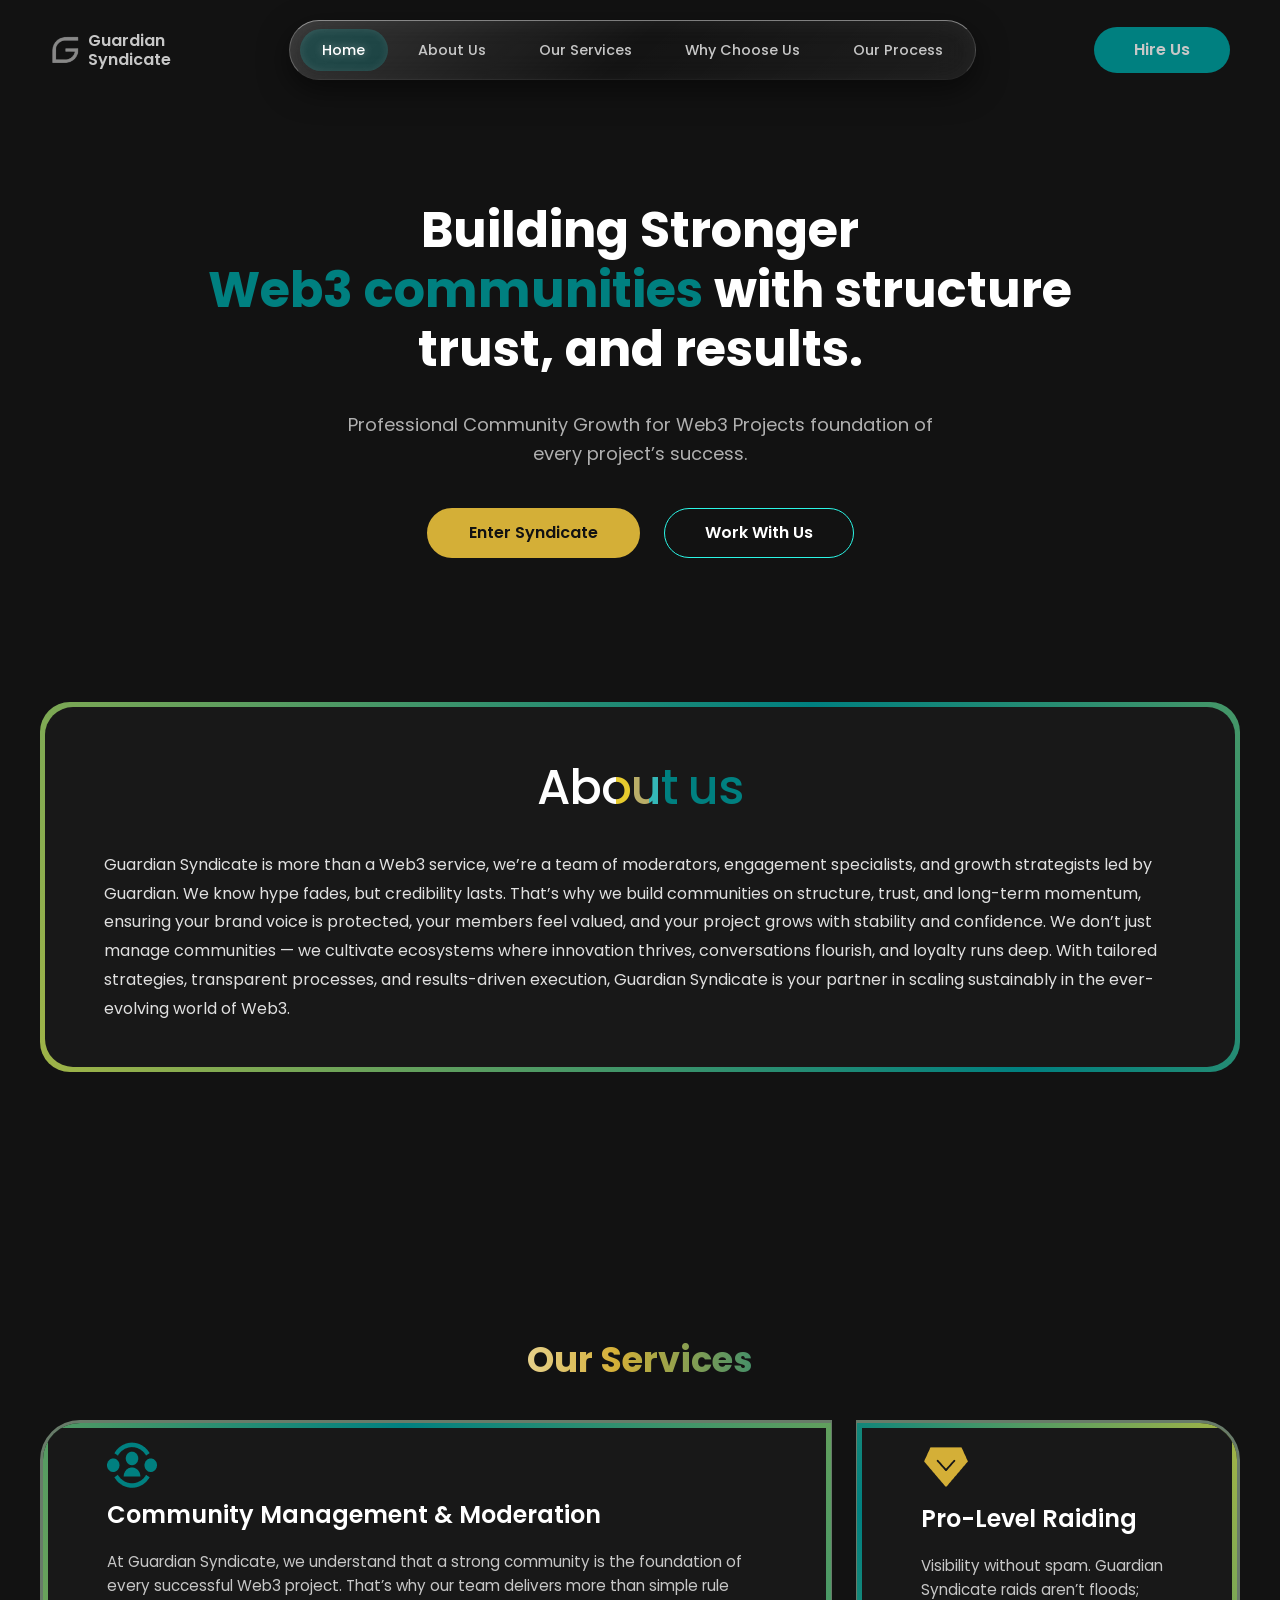
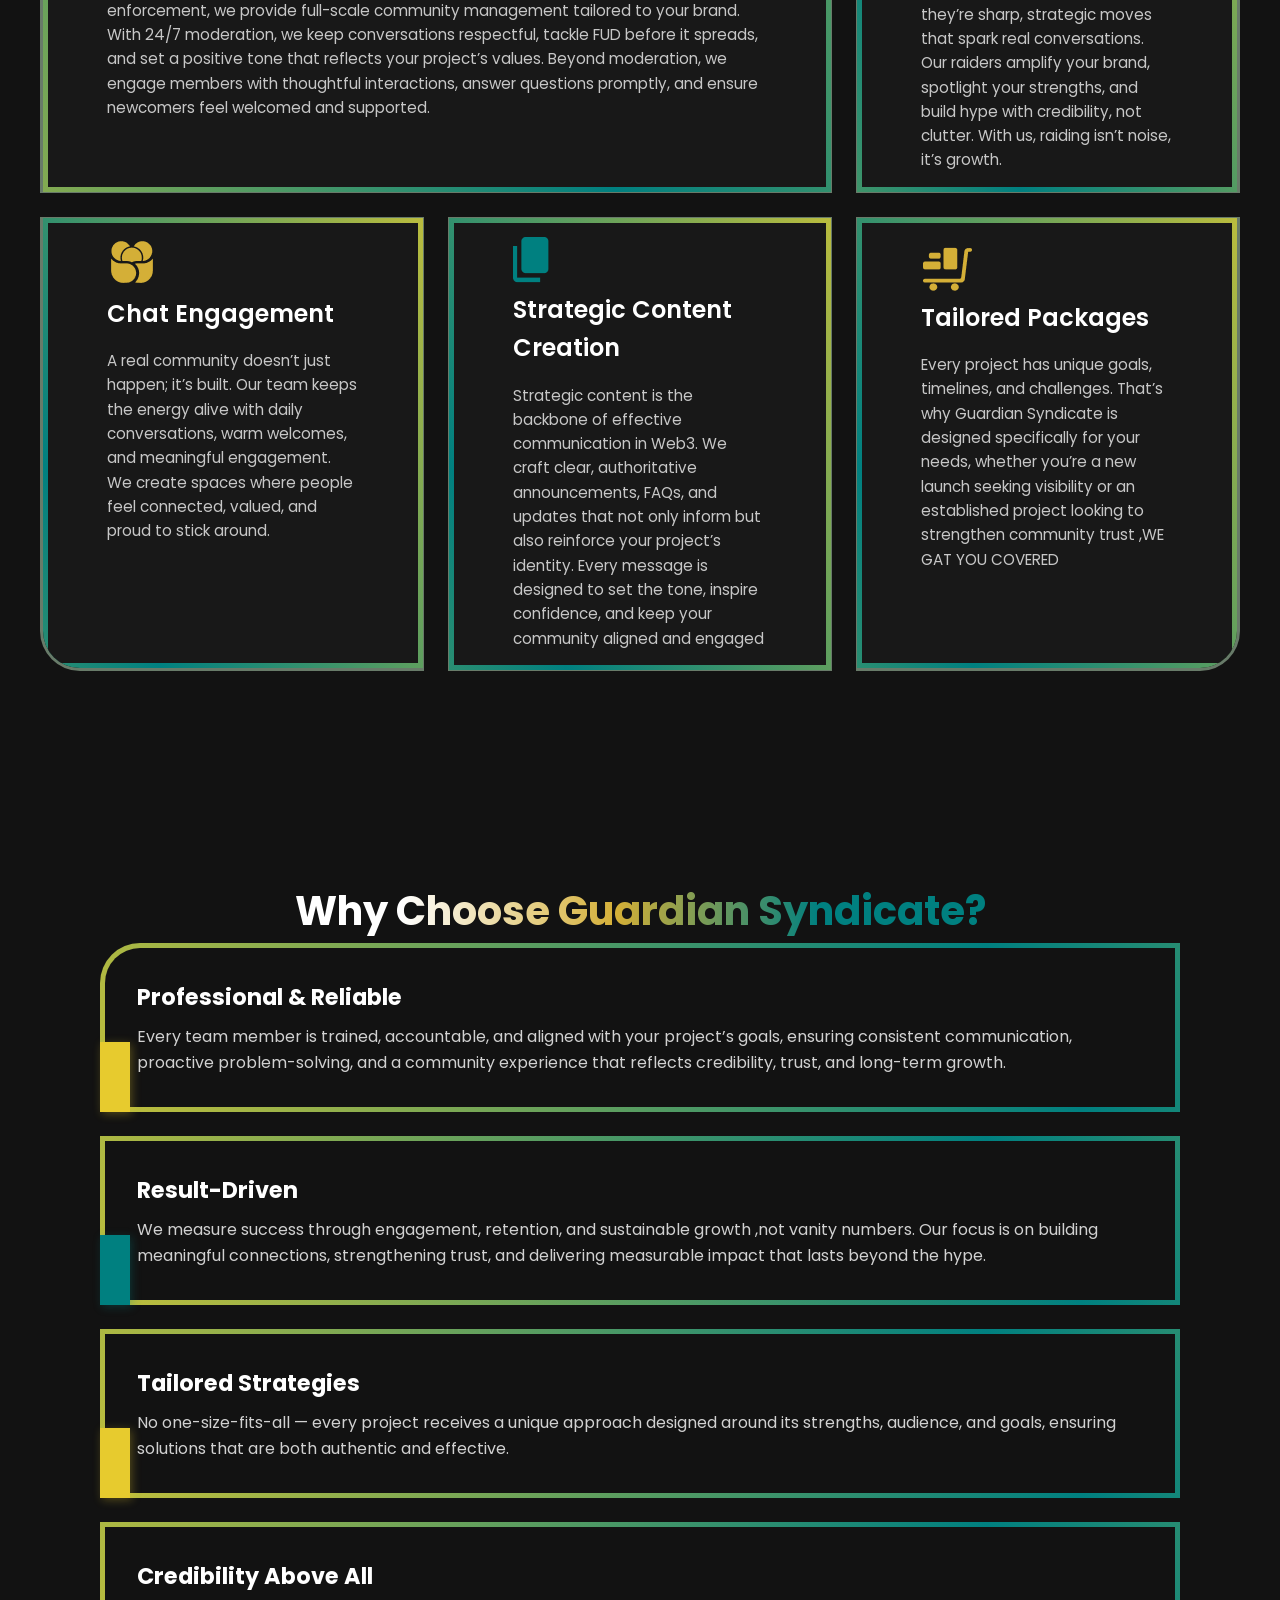
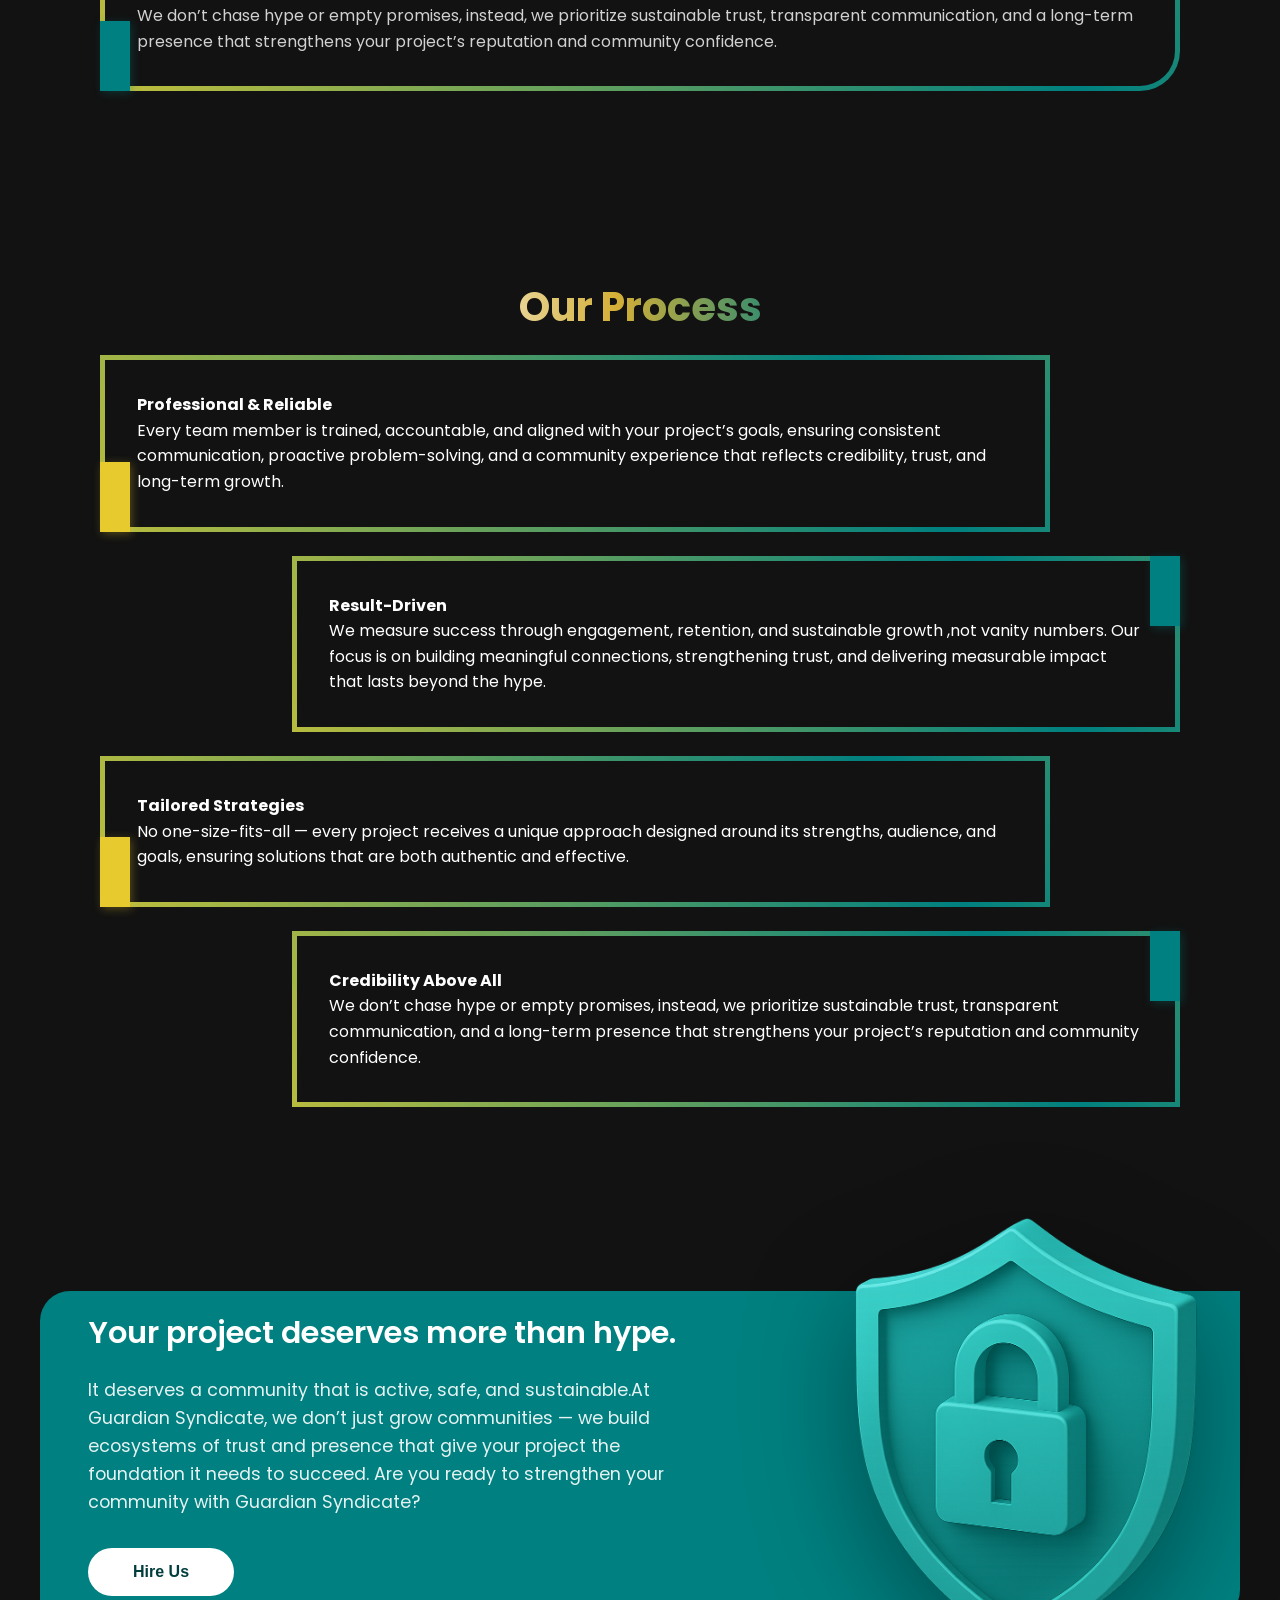
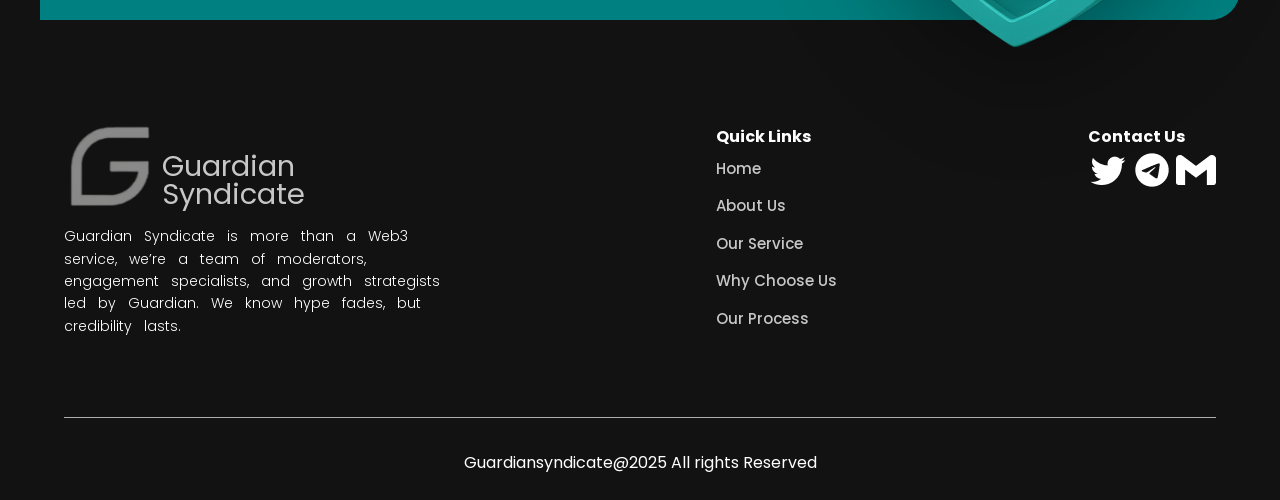
==== index.html @ ba3c5da6 "." ====
<!DOCTYPE html>
<html lang="en">
<head>
    <meta charset="UTF-8">
    <meta name="viewport" content="width=device-width, initial-scale=1.0">
    <title>Guardian Syndicate - Your team of moderators</title>
    <meta name="description" content="Guardian Syndicate helps Web3 brands grow with trust, strategy, and sustainable communities—led by moderators, engagement experts, and strategists.">
    <meta property="og:title" content="Guardian Syndicate – Your team of moderators">
    <meta property="og:description" content="Guardian Syndicate helps Web3 brands grow with trust, strategy, and sustainable communities—led by moderators, engagement experts, and strategists.">
    <meta property="og:image" content="https://www.guardiansyndicate.agency/media/logo.png">
    <meta property="og:url" content="https://guardiansyndicate.agency">
    <meta name="twitter:card" content="summary_large_image">
    <link rel="preconnect" href="https://fonts.googleapis.com">
    <link rel="preconnect" href="https://fonts.gstatic.com" crossorigin>
    <link href="https://fonts.googleapis.com/css2?family=Poppins:wght@300;400;600;700&display=swap" rel="stylesheet">
    <link rel="icon" href="./assets/image.png" type="image/png">
    <link rel="stylesheet" href="style.css">
</head>
<body>
<header class="main-header" role="banner">
    <nav class="container nav_wrapper" aria-label="Main Navigation">
        <a href="index.html" class="nav_logo" aria-label="Guardian Syndicate Home">
            <img src="./assets/image.png" alt="Guardian Syndicate Logo" class="logo-img">
            <p class="logo-text" aria-hidden="true">Guardian <br> <span>Syndicate</span></p>
        </a>

        <ul class="nav_list" role="menubar">
            <li role="none">
                <a href="#home" class="active" role="menuitem" aria-current="page">Home</a>
            </li>
            <li role="none">
                <a href="#about-us" class="" role="menuitem">About Us</a>
            </li>
            <li role="none">
                <a href="#service" class="" role="menuitem">Our Services</a>
            </li>
            <li role="none">
                <a href="#why-us" class="" role="menuitem">Why Choose Us</a>
            </li>
            <li role="none">
                <a href="#our-process" class="" role="menuitem">Our Process</a>
            </li>
        </ul>

        <div class="nav_cta">
            <a href="https://t.me/GuardiansO" target="_blank" class="btn btn-primary" role="button" aria-label="Hire Us on Telegram">
               Hire Us
            </a>
        </div>
    </nav>
</header>

<div class="menu_button">
    <button type="button" id="floatingBtn" class="floating-btn">
        <svg xmlns="http://www.w3.org/2000/svg" class="menu-open" height="24px" viewBox="0 -960 960 960" width="24px" fill="#1f1f1f"><path d="M120-240v-80h720v80H120Zm0-200v-80h720v80H120Zm0-200v-80h720v80H120Z"/></svg>
        <svg xmlns="http://www.w3.org/2000/svg" class="menu-close" height="24px" viewBox="0 -960 960 960" width="24px" fill="#1f1f1f"><path d="m256-200-56-56 224-224-224-224 56-56 224 224 224-224 56 56-224 224 224 224-56 56-224-224-224 224Z"/></svg>
    </button>
</div>

<div class="mobile_menu">
    <ul class="" role="menubar">
        <li role="none">
            <a href="#home" class="active" role="menuitem" aria-current="page">
                <svg xmlns="http://www.w3.org/2000/svg" height="24px" viewBox="0 -960 960 960" width="24px" fill="#FFFFFF"><path d="M240-200h120v-240h240v240h120v-360L480-740 240-560v360Zm-80 80v-480l320-240 320 240v480H520v-240h-80v240H160Zm320-350Z"/></svg>
                <span class="menu-text">Home</span>
            </a>
        </li>
        <li role="none">
            <a href="#about-us" class="" role="menuitem">
                <svg xmlns="http://www.w3.org/2000/svg" height="24px" viewBox="0 -960 960 960" width="24px" fill="#FFFFFF"><path d="M440-280h80v-240h-80v240Zm68.5-331.5Q520-623 520-640t-11.5-28.5Q497-680 480-680t-28.5 11.5Q440-657 440-640t11.5 28.5Q463-600 480-600t28.5-11.5ZM480-80q-83 0-156-31.5T197-197q-54-54-85.5-127T80-480q0-83 31.5-156T197-763q54-54 127-85.5T480-880q83 0 156 31.5T763-763q54 54 85.5 127T880-480q0 83-31.5 156T763-197q-54 54-127 85.5T480-80Zm0-80q134 0 227-93t93-227q0-134-93-227t-227-93q-134 0-227 93t-93 227q0 134 93 227t227 93Zm0-320Z"/></svg>
                <span class="menu-text">About us</span>
            </a>
        </li>
        <li role="none">
            <a href="#service" class="" role="menuitem">
                <svg xmlns="http://www.w3.org/2000/svg" height="24px" viewBox="0 -960 960 960" width="24px" fill="#FFFFFF"><path d="M360-200v-80h480v80H360Zm0-240v-80h480v80H360Zm0-240v-80h480v80H360ZM200-160q-33 0-56.5-23.5T120-240q0-33 23.5-56.5T200-320q33 0 56.5 23.5T280-240q0 33-23.5 56.5T200-160Zm0-240q-33 0-56.5-23.5T120-480q0-33 23.5-56.5T200-560q33 0 56.5 23.5T280-480q0 33-23.5 56.5T200-400Zm-56.5-263.5Q120-687 120-720t23.5-56.5Q167-800 200-800t56.5 23.5Q280-753 280-720t-23.5 56.5Q233-640 200-640t-56.5-23.5Z"/></svg>
                <span class="menu-text">Our Services</span>
            </a>
        </li>
        <li role="none">
            <a href="#why-us" class="" role="menuitem">
                <svg xmlns="http://www.w3.org/2000/svg" height="24px" viewBox="0 -960 960 960" width="24px" fill="#FFFFFF"><path d="M424-320q0-81 14.5-116.5T500-514q41-36 62.5-62.5T584-637q0-41-27.5-68T480-732q-51 0-77.5 31T365-638l-103-44q21-64 77-111t141-47q105 0 161.5 58.5T698-641q0 50-21.5 85.5T609-475q-49 47-59.5 71.5T539-320H424Zm56 240q-33 0-56.5-23.5T400-160q0-33 23.5-56.5T480-240q33 0 56.5 23.5T560-160q0 33-23.5 56.5T480-80Z"/></svg>
                <span class="menu-text">Why Choose Us</span>
            </a>
        </li>
        <li role="none">
            <a href="#our-process" class="" role="menuitem">
                <svg xmlns="http://www.w3.org/2000/svg" height="24px" viewBox="0 -960 960 960" width="24px" fill="#FFFFFF"><path d="m196-120-6-51-8-4q-4-2-11-7l-48 20-44-76 41-31v-21l-41-32 44-76 48 20q5-3 9.5-6t9.5-5l6-51h88l6 51 4 2 4 2q2 1 5 3l6 4 48-20 44 76-41 31v22l219-127-45 79 12 9-158 92-31 54-48-20q-5 3-9.5 6t-9.5 5l-6 51h-88Zm1.5-202.5Q180-305 180-280t17.5 42.5Q215-220 240-220t42.5-17.5Q300-255 300-280t-17.5-42.5Q265-340 240-340t-42.5 17.5ZM396-560l-6-51q-2-2-5-3t-5-3v220l-15-26-45 19v-204l-40-70 40-31v-21l-41-32 44-76 48 20q5-3 9.5-6t9.5-5l6-51h88l6 51 8 4q4 2 11 7l48-20 44 76-41 31v21l41 32-44 76-48-20q-5 3-9.5 6t-9.5 5l-6 51h-88Zm1.5-202.5Q380-745 380-720t17.5 42.5Q415-660 440-660t42.5-17.5Q500-695 500-720t-17.5-42.5Q465-780 440-780t-42.5 17.5ZM676-120l-6-51-8-4q-4-2-11-7l-48 20-44-76 41-31v-21l-41-31 44-77 48 20q3-2 4-2.5l15-7.5-216-152h48l4-36 195 136h63l6 51 4 2 4 2q2 1 5 3l6 4 48-20 44 76-41 31v21l41 32-44 76-48-20q-5 3-9.5 6t-9.5 5l-6 51h-88Zm1.5-202.5Q660-305 660-280t17.5 42.5Q695-220 720-220t42.5-17.5Q780-255 780-280t-17.5-42.5Q745-340 720-340t-42.5 17.5Z"/></svg>
                <span class="menu-text">Our Process</span>
            </a>
        </li>
    </ul>
</div>

<section class="hero" id="home">
    <div class="main_hero">
        <h1 class="reveal flash">Building Stronger <span class="gradient-text">Web3 communities</span> with structure trust, and results.</h1>
        <p class="">Professional Community Growth for Web3 Projects foundation of every project’s success. </p>
        <div class="hero-btns">
            <a href="#aboutus" class="btn btn-gold">Enter Syndicate</a>
            <a href="https://t.me/GuardiansO" target="_blank" rel="noopener" class="btn btn-teal-outline">Work With Us</a>
        </div>
    </div>
</section>

<section id="about-us">
    <div class="about_container reveal fade-bottom">
        <h3 class="reveal flash">Ab<span class="mixed-o">o</span><span class="mixed-u">u</span><span class="color-teal">t</span><span class="color-teal"> us</span></h3>
        <p>Guardian Syndicate is more than a Web3 service, we’re a team of moderators, engagement specialists, 
            and growth strategists led by Guardian. We know hype fades, but credibility lasts. That’s why we build 
            communities on structure, trust, and long-term momentum, ensuring your brand voice is protected, 
            your members feel valued, and your project grows with stability and confidence. We don’t just manage 
            communities — we cultivate ecosystems where innovation thrives, conversations flourish, and loyalty 
            runs deep. With tailored strategies, transparent processes, and results-driven execution, Guardian 
            Syndicate is your partner in scaling sustainably in the ever-evolving world of Web3.
        </p>
    </div>
</section>

<section id="service">
    <h3 class="reveal flash">Our Services</h3>
    <div class="services_container">
        <div class="community_m service_card reveal fade-bottom">
            <img src="/assets/user.png" alt="Community_management_moderation">
            <h4>Community Management & Moderation</h4>
            <p>At Guardian Syndicate, we understand that a strong community is the foundation of every successful 
                Web3 project. That’s why our team delivers more than simple rule enforcement, we provide full-scale
                 community management tailored to your brand. With 24/7 moderation, we keep conversations respectful, 
                 tackle FUD before it spreads, and set a positive tone that reflects your project’s values. Beyond moderation, 
                 we engage members with thoughtful interactions, answer questions promptly, and ensure newcomers feel 
                 welcomed and supported.
            </p>
        </div>
        <div class="pro-rading service_card reveal fade-bottom">
            <img src="/assets/gem.png" alt="pro_level_raiding">
            <h4>Pro-Level Raiding</h4>
            <p class="">Visibility without spam. Guardian Syndicate raids aren’t floods; they’re sharp, strategic moves that spark real conversations. Our raiders amplify your brand, spotlight your strengths, and build hype with credibility, not clutter. With us, raiding isn’t noise, it’s growth.</p>
        </div>
        <div class="chat service_card reveal fade-bottom">
            <img src="/assets/bud.png" alt="chat_engagement">
            <h4>Chat Engagement</h4>
            <p class="">A real community doesn’t just happen; it’s built. Our team keeps the energy alive with daily conversations, warm welcomes, and meaningful engagement. We create spaces where people feel connected, valued, and proud to stick around.</p>
        </div>
        <div class="copy service_card reveal fade-bottom">
            <img src="/assets/copy.png" alt="strategic_content_creation">
            <h4>Strategic Content Creation</h4>
            <p class="">Strategic content is the backbone of effective communication in Web3. We craft clear, authoritative announcements, FAQs, and updates that not only inform but also reinforce your project’s identity. Every message is designed to set the tone, inspire confidence, and keep your community aligned and engaged</p>
        </div>
        <div class="cart service_card reveal fade-bottom">
            <img src="/assets/cart.png" alt="tailored_packages">
            <h4>Tailored Packages</h4>
            <p class="">Every project has unique goals, timelines, and challenges. That’s why Guardian Syndicate is designed specifically for your needs, whether you’re a new launch seeking visibility or an established project looking to strengthen community trust ,WE GAT YOU COVERED</p>
        </div>
    </div>
</section>

<section id="why-us">
    <h3 class="reveal flash">Why Choose Guardian Syndicate?</h3>
    <div class="why_container">
        <div class="why_card pr reveal fade-bottom">
            <h4>Professional &amp; Reliable</h4>
            <p>Every team member is trained, accountable, and aligned with your project’s goals, ensuring consistent communication, proactive problem-solving, and a community experience that reflects credibility, trust, and long-term growth.</p>
        </div>
        <div class="why_card rd reveal fade-bottom">
            <h4>Result-Driven</h4>
            <p>We measure success through engagement, retention, and sustainable growth ,not vanity numbers. Our focus is on building meaningful connections, strengthening trust, and delivering measurable impact that lasts beyond the hype.</p>
        </div>
        <div class="why_card ts reveal fade-bottom">
            <h4>Tailored Strategies</h4>
            <p>No one-size-fits-all — every project receives a unique approach designed around its strengths, audience, and goals, ensuring solutions that are both authentic and effective.</p>
        </div>
        <div class="why_card ca reveal fade-bottom">
            <h4>Credibility Above All</h4>
            <p>We don’t chase hype or empty promises, instead, we prioritize sustainable trust, transparent communication, and a long-term presence that strengthens your project’s reputation and community confidence.</p>
        </div>
    </div>
</section>

<section id="our-process">
    <h3 class="reveal flash">Our Process</h3>
    <div class="process_container">
        <div class="process_card pr reveal fade-left">
            <h4>Professional &amp; Reliable</h4>
            <p>Every team member is trained, accountable, and aligned with your project’s goals, ensuring consistent communication, proactive problem-solving, and a community experience that reflects credibility, trust, and long-term growth.</p>
        </div>
        <div class="process_card rd reveal fade-right">
            <h4>Result-Driven</h4>
            <p>We measure success through engagement, retention, and sustainable growth ,not vanity numbers. Our focus is on building meaningful connections, strengthening trust, and delivering measurable impact that lasts beyond the hype.</p>
        </div>
        <div class="process_card ts reveal fade-left">
            <h4>Tailored Strategies</h4>
            <p>No one-size-fits-all — every project receives a unique approach designed around its strengths, audience, and goals, ensuring solutions that are both authentic and effective.</p>
        </div>
        <div class="process_card ca reveal fade-right">
            <h4>Credibility Above All</h4>
            <p>We don’t chase hype or empty promises, instead, we prioritize sustainable trust, transparent communication, and a long-term presence that strengthens your project’s reputation and community confidence.</p>
        </div>
    </div>
</section>

<section id="cta">
    <div class="cta_container">
        <div class="cta_content">
            <h3>Your project deserves more than hype.</h3>
            <p>It deserves a community that is active, safe, and sustainable.At Guardian Syndicate, we don’t just grow 
                communities — we build ecosystems of trust and presence that give your project the foundation it needs 
                to succeed. Are you ready to strengthen your community with Guardian Syndicate?
            </p>
            <a href="https://t.me/GuardiansO" target="_blank" rel="noopener">
                <button class="cta_btn hire-btn">Hire Us</button>
            </a>
        </div>
        <div class="cta_img reveal fade-right">
            <img src="./assets/shield.png" alt="we_gat_you_covered" class="">
        </div>
    </div>
</section>

<footer id="footer">
    <div class="footer_container">
        <div class="f_content1">
            <a href="index.html" class="f_logo" aria-label="Guardian Syndicate Home">
                <img src="./assets/image.png" alt="Guardian Syndicate Logo" class="f-logo-img">
                <p class="f-logo-text" aria-hidden="true">Guardian <br> <span>Syndicate</span></p>
            </a>
            <p class="f_text">Guardian Syndicate is more than a Web3 service, we’re a team of moderators, engagement specialists, and 
                growth strategists led by Guardian. We know hype fades, but credibility lasts.
            </p>
        </div>
        <div class="f_content2">
            <h4>Quick Links</h4>
            <ul class="f_lists">
                <li><a href="#home">Home</a></li>
                <li><a href="#about-us">About Us</a></li>
                <li><a href="#service">Our Service</a></li>
                <li><a href="#why-us">Why Choose Us</a></li>
                <li><a href="#our-process">Our Process</a></li>
            </ul>
        </div>
        <div class="f_content3">
            <h4>Contact Us</h4>
            <div class="f_contacts">
                <a href="https://x.com/Guardian_Syn" target="_blank" rel="noopener">
                    <img src="assets/twitter.png" alt="twitter_logo" class="social-images">
                </a>
                <a href="https://t.me/GuardiansO" target="_blank" rel="noopener">
                    <img src="assets/telegram.png" alt="twitter_logo" class="social-images">
                </a>
                <a href="mailto:guardianssyndicate@gmail.com" target="_blank" rel="noopener">
                    <img src="assets/mail.png" alt="twitter_logo" class="social-images">
                </a>
            </div>
        </div>
    </div>
    <div class="copyright">
        <p>Guardiansyndicate@2025 All rights Reserved</p>
    </div>
</footer>


<script src="index.js"></script>
</body>
</html>
---- style.css ----
html {
    scroll-behavior: smooth;
}

:root {
    --color: #c7c7c7;
}


* {
    margin: 0;
    padding: 0;
    box-sizing: border-box;
    text-decoration: none;
    list-style-type: none;
}

body {
    font-family: 'Poppins', sans-serif;
    font-weight: 400;
    font-style: normal;
    color: rgb(255, 255, 255);
    line-height: 1.6;
    overflow-x: hidden;
    position: relative;
    background: rgb(18, 18, 18);
    
}

nav {
    display: flex;
    justify-content: space-between;
    align-items: center;
    padding: 20px 50px;
}

.nav_logo {
    display: flex;
    align-items: center;
    gap: 0.5rem;
}

.logo-img {
    width: 30px;
    opacity: 0.5;
}

.logo-text {
    font-size: 1rem;
    line-height: 1.2;
    color: var(--color);
    font-weight: 600;
}

.nav_list {
    display: flex;
    align-items: center;
    gap: 0.5rem;
    padding: 0.5rem 0.6rem;
    border-radius: 50px;
    margin: 0 auto;
    background: linear-gradient(135deg,rgba(255, 255, 255, 0.15) 0%,rgba(255, 255, 255, 0.01) 50%, rgba(255, 255, 255, 0.05) 100%);
    backdrop-filter: blur(20px);
    -webkit-backdrop-filter: blur(20px);
    border-top: 1px solid rgba(255, 255, 255, 0.45);
    border-left: 1px solid rgba(255, 255, 255, 0.25);
    border-right: 1px solid rgba(255, 255, 255, 0.15);
    border-bottom: 1px solid rgba(255, 255, 255, 0.05);
    box-shadow: inset 0 4px 20px rgba(255, 255, 255, 0.05), 0 10px 30px rgba(0, 0, 0, 0.5);
}

.nav_list li a {
    color: #c7c7c7;
    font-weight: 500;
    font-size: 0.9rem;
    padding: 0.6rem 1.4rem;
    border-radius: 30px;
    transition: all 0.3s ease;
    display: block;
    position: relative;
    z-index: 1;
}

.nav_list li a:hover,
.nav_list li a.active {
    color: #fff;
    background: rgba(0, 128, 128, 0.3);
    box-shadow: inset 0 0 10px rgba(255, 255, 255, 0.1);
    text-shadow: 0 0 10px rgba(255, 255, 255, 0.4);
}

.nav_cta {
    display: flex;
    align-items: center;
}

.btn-primary {
    position: relative;
    display: inline-flex;
    align-items: center;
    gap: 8px; 
    padding: 0.7rem 1.8rem;
    color: var(--color);
    font-weight: 600;
    font-size: 1rem;
    border-radius: 1.5rem;
    background: #008080;
    overflow: hidden;
    transition: all 0.4s cubic-bezier(0.25, 1, 0.5, 1);
    z-index: 10;
}

/* THE HOVER EFFECT */
.btn-primary:hover {
    transform: translateY(-3px) scale(1.02);
    box-shadow: 0 0 20px rgba(43, 246, 230, 0.6),inset 0 3px 6px rgba(255, 255, 255, 0.7);
}

/* THE "SHEEN" ANIMATION (Light passing through) */
.btn-primary::before {
    content: '';
    position: absolute;
    top: 0;
    left: -150%;
    width: 100%;
    height: 100%;
    background: linear-gradient(90deg,transparent, rgba(255, 255, 255, 0.8), transparent);
    transform: skewX(-20deg);
    transition: left 0.5s ease;
    z-index: -1;
}

.btn-primary:hover::before {
    left: 150%;
    transition: left 0.6s ease;
}

/* MOBILE MENU */

.menu_button {
  position: fixed;
  display: none;
  top: 80px;
  right: 20px;
  transition: all 0.8s cubic-bezier(0.68, -0.55, 0.265, 1.55);
  transform: translateY(0) rotate(0deg);
  z-index: 1000;
}

.menu_button.drop {
    transform: translateY(50px) rotate(360deg);
    right: 40px;
}

.floating-btn {
  display: flex;
  align-items: center;
  justify-content: center;
  background: linear-gradient(127.25deg, rgba(115, 115, 115, 0.81) 3.5%, rgb(49, 49, 49) 36.45%);
  border: 2px solid #008080;
  box-shadow: rgb(212, 175, 55) 0px 2px 20px;
  border-radius: 50%;
  width: 55px;
  height: 55px;
  cursor: pointer;
  outline: none;
  animation: breathingZoom 1.5s ease-in-out infinite;
  transition: all 0.8s cubic-bezier(0.68, -0.55, 0.265, 1.55); 
  transform: translateY(0) rotate(0deg);
}

.floating-btn svg {
  position: absolute;
  fill: #ffffff;
  width: 28px;
  height: 28px;
  top: 50%;
  left: 50%;
  transform: translate(-50%, -50%);
  transition: all 0.3s ease;
}

@keyframes breathingZoom {
  0% {
    transform: scale(1);
  }
  50% {
    transform: scale(1.12);
  }
  100% {
    transform: scale(1);
  }
}

.mobile_menu {
    background: linear-gradient(135deg,rgba(255, 255, 255, 0.15) 0%,rgba(255, 255, 255, 0.01) 50%, rgba(255, 255, 255, 0.05) 100%);
    backdrop-filter: blur(40px);
    -webkit-backdrop-filter: blur(40px);
    border-top: 1px solid rgba(255, 255, 255, 0.45);
    border-left: 1px solid rgba(255, 255, 255, 0.25);
    border-right: 1px solid rgba(255, 255, 255, 0.15);
    border-bottom: 1px solid rgba(255, 255, 255, 0.05);
    box-shadow: inset 0 4px 20px rgba(255, 255, 255, 0.05), 0 10px 30px rgba(0, 0, 0, 0.5);
    display: inline-block;
    border-radius: 100px;
    display: flex;
    flex-direction: column;
    width: 80px;
    padding: 2rem 0;
    align-items: center;
    position: fixed;
    top: 170px;
    right: 20px;
    opacity: 0;
    visibility: hidden;
    z-index: 999; 
}

.mobile_menu.active {
    opacity: 1;
    visibility: visible;
}

.menu-open {
    opacity: 1;
    transform: translate(-50%, -50%) scale(1);
}

.menu-close {
    opacity: 0;
    transform: translate(-50%, -50%) scale(0.5);
}

.floating-btn.is-open .menu-open {
    opacity: 0;
}

.floating-btn.is-open .menu-close {
    opacity: 1;
}

.mobile_menu ul {
    padding: 0;
    margin: 0;
    display: flex;
    flex-direction: column;
    gap: 1.2rem;
    width: 100%;
    align-items: center;
}

.mobile_menu a {
    display: flex;
    flex-direction: column;
    align-items: center;
    justify-content: center;
    transition: all 0.3s cubic-bezier(0.175, 0.885, 0.32, 1.275);
    position: relative;
    padding-bottom: 3px;
}

.mobile_menu a::after {
    content: '';
    position: absolute;
    bottom: 0;
    left: 0;
    width: 100%;
    height: 3px;
    background-color: #008080;
    transform: scaleX(0);
    transform-origin: bottom left;
    transition: transform 0.3s ease-in-out;
}

.mobile_menu li a:hover::after,
.mobile_menu li a.active::after {
    transform: scaleX(1);
}

.menu-text {
    color: #fff;
    font-size: 0.55rem;
    font-weight: 500;
    white-space: nowrap;
    /* opacity: 0;
    visibility: hidden; */
    transition: all 0.3s ease;
    pointer-events: none;
}

@media (max-width: 1024px) {
    .nav_list {
        display: none;
    }
    .menu_button {
        display: block;
    }
}

/* Section hero */

.hero {
    position: relative;
    top: 100px;
    display: flex;
    align-items: center;
    justify-content: center;
    text-align: center;
    padding: 0 20px;
    overflow: hidden;
}

.main_hero {
    position: relative;
    z-index: 2;
    max-width: 900px;
    margin: 0 auto;
    display: flex;
    flex-direction: column;
    align-items: center;
    gap: 1.5rem;
}

.main_hero h1 {
    font-size: 3.1rem;
    font-weight: 700;
    line-height: 1.2;
    color: #ffffff;
    margin-bottom: 0.5rem;
}

.gradient-text {
    color: #008080;
    display: inline-block; 
}

.hero p {
    font-size: 1.125rem;
    color: #b0b0b0;
    max-width: 600px;
    line-height: 1.6;
    margin-bottom: 1rem;
}

.hero-btns {
    display: flex;
    gap: 1.5rem;
}

.btn {
    padding: 10px 40px;
    border-radius: 50px;
    font-weight: 600;
    font-size: 1rem;
    transition: transform 0.2s ease, box-shadow 0.2s ease;
    display: inline-flex;
    align-items: center;
    justify-content: center;
}

.btn-gold {
    background-color: #d4af37;
    color: #121212;
    border: 2px solid #d4af37;
}

.btn-gold:hover {
    background-color: #eac248;
    transform: translateY(-2px);
    box-shadow: 0 10px 20px rgba(212, 175, 55, 0.2);
}

.btn-teal-outline {
    background-color: transparent;
    color: #ffffff;
    border: 1px solid #2bf6e6;
}

.btn-teal-outline:hover {
    background-color: rgba(43, 246, 230, 0.1);
    transform: translateY(-2px);
    box-shadow: 0 10px 20px rgba(43, 246, 230, 0.1);
}

@media (max-width: 768px) {
    .main_hero h1 {
        font-size: 1.8rem;
        font-weight: 700;
    }
    .gradient-text {
        color: #D4AF37; 
    }
    .hero p {
        font-size: 1.125rem;
        color: #fff;
        max-width: 600px;
        line-height: 1.6;
        margin-bottom: 1rem;
    }
    .hero-btns {
        flex-direction: column;
    }
    .btn {
        padding: 10px 50px;
    }
}

/* Section About Us */
#about-us {
    display: flex;
    justify-content: center;
    padding: 100px 20px;
    margin-top: 9rem;
}

.about_container {
    position: relative;
    max-width: 1200px;
    padding: 3rem 4rem;
    border-radius: 30px;
    text-align: left;
    color: #fff;
    /* Isolate stacking context so pseudo-elements sit behind text */
    isolation: isolate; 
    overflow: hidden;
}

/* 2. The Animated Gradient Layer (Behind everything) */
.about_container::before {
    content: "";
    position: absolute;
    inset: -3px;
    border-radius: 35px;
    background: linear-gradient(
        60deg, 
        #e7cb2e, 
        #008080, 
        #e7cb2e, 
        #008080
    );
    background-size: 300% 300%;
    animation: borderFlow 4s linear infinite;
    z-index: -2;
}

.about_container::after {
    content: "";
    position: absolute;
    inset: 5px; /* Creates the border thickness (3px) */
    background: #181818;
    border-radius: 28px; /* Matches container radius */
    z-index: -1;
}

@keyframes borderFlow {
    0% {
        background-position: 0% 50%;
    }
    50% {
        background-position: 100% 50%;
    }
    100% {
        background-position: 0% 50%;
    }
}

.about_container h3 {
    font-size: 3rem;
    font-weight: 500;
    margin-bottom: 1.5rem;
    color: #fff;
    text-align: center;
    letter-spacing: -1px;
}

.mixed-o {
    background: linear-gradient(to right, white 50%, #e7cb2e 50%);
    background-clip: text;
    -webkit-background-clip: text;
    -webkit-text-fill-color: transparent;
    display: inline-block;
}

.mixed-u {
    background: linear-gradient(to right, #b9ad68 60%, #34b8b8 50%);
    background-clip: text;
    -webkit-background-clip: text;
    -webkit-text-fill-color: transparent;
    display: inline-block;
}

.color-teal {
    color: #008080;
}

/* Specific Colors */
.text-gold {
    color: #d4af37;
}

.text-teal {
    color: #2bf6e6;
}

.about_container p {
    font-size: 1rem;
    line-height: 1.8;
    color: #e0e0e0;
}

@media (max-width: 768px) {
    .about_container {
        padding: 2rem 1.5rem;
    }
    .about_container h3 {
        font-size: 2.2rem;
    }
}

/* SERVICES */

#service {
    margin-top: 5rem;
    padding: 80px 20px;
}

#service h3 {
    text-align: center;
    color: transparent;
    font-size: 2.2rem;
    margin-bottom: 2rem;
    background: linear-gradient(90deg, rgb(255, 255, 255) 30.77%, rgb(212, 175, 55) 48.08%, 
    rgb(0, 128, 128) 64.42%) text;
}

.services_container {
    display: grid;
    grid-template-columns: repeat(3, 1fr);
    gap: 24px;
    max-width: 1200px;
    margin: 0 auto;
}

.service_card {
    position: relative;
    max-width: 1200px;
    padding: 1.2rem 4rem;
    border: 1px solid rgba(153, 182, 155, 0.644);
    text-align: left;
    color: #fff;
    isolation: isolate; 
    overflow: hidden;
}

.service_card::before {
    content: "";
    position: absolute;
    inset: -3px;
    background: linear-gradient(
        60deg, 
        #e7cb2e, 
        #008080, 
        #e7cb2e, 
        #008080
    );
    background-size: 300% 300%;
    animation: borderFlow 4s linear infinite;
    z-index: -2;
}

.service_card::after {
    content: "";
    position: absolute;
    inset: 5px;
    background: #181818;
    z-index: -1;
}

.community_m {
    grid-column: span 2;
    border-left-width: 3px;
    border-top-width: 3px;
    border-top-left-radius: 40px;
}

.pro-rading {
    border-top-width: 3px;
    border-right-width: 3px;
    border-top-right-radius: 40px;
}

.chat {
    border-left-width: 3px;
    border-bottom-width: 3px;
    border-bottom-left-radius: 40px;
}

.cart {
    border-right-width: 3px;
    border-bottom-width: 3px;
    border-bottom-right-radius: 40px;
}

.icon-box img {
    width: 50px;
    height: 50px;
    margin-bottom: 20px;
    display: block;
}

.icon-teal img {
    filter: drop-shadow(0 0 5px rgba(43, 246, 230, 0.5));
}
.icon-gold img {
    filter: drop-shadow(0 0 5px rgba(223, 255, 79, 0.5));
}

.service_card h4 {
    font-size: 1.5rem;
    color: #fff;
    margin-bottom: 1rem;
    font-weight: 600;
}

.service_card p {
    font-size: 0.95rem;
    color: #c7c7c7;
    line-height: 1.6;
}

/* --- RESPONSIVE --- */
@media (max-width: 1024px) {
    #service {
        padding: 0 1.5rem;
    }
    .services_container {
        grid-template-columns: repeat(2, 1fr);
    }
    .community_m {
        grid-column: span 2;
    }
}

@media (max-width: 768px) {
    .services_container {
        grid-template-columns: 1fr;
    }
    .community_m {
        grid-column: span 1;
    }
    
    #service h3 {
        font-size: 2.2rem;
    }
    
    .service_card {
        padding: 30px 20px;
    }
}

/* WHY CHOOSE US */

#why-us {
    padding: 80px 20px;
}

#why-us h3 {
    text-align: center;
    color: transparent;
    background: linear-gradient(90deg, #FFFFFF 30.77%, #D4AF37 48.08%, #008080 64.42%);
    background-clip: text;
    -webkit-background-clip: text;
    font-size: 40px;
    margin-top: 3rem;
}

.why_container {
    margin: 0 5rem;
}

.why_card {
    position: relative;
    padding: 2rem;
    color: #fff;
    border: 5px solid transparent;
    background-clip: padding-box, border-box;
    background-origin: padding-box, border-box;
    background-image: 
        linear-gradient(#121212, #121212), 
        linear-gradient(60deg, #e7cb2e, #008080, #e7cb2e, #008080);
    margin-bottom: 1.5rem;
    animation: borderFlow 4s linear infinite; 
    background-size: 300% 300%;
    transition: transform 0.3s ease;
}

.why_card::after {
    content: "";
    position: absolute;
    left: -5px;
    bottom: -5px;
    width: 30px;
    height: 70px;
    z-index: 5;
}

.why_card.pr::after,
.why_card.ts::after {
    background-color: #e7cb2e;
    box-shadow: 2px 2px 10px rgba(231, 203, 46, 0.3);
}

.why_card.rd::after,
.why_card.ca::after {
    background-color: #008080;
    box-shadow: 2px 2px 10px rgba(0, 128, 128, 0.3);
}

.why_card.pr {
    border-left-width: 5px;
    border-top-width: 5px;
    border-top-left-radius: 40px;
}

.why_card.ca {
    border-bottom-width: 5px;
    border-right-width: 5px;
    border-bottom-right-radius: 40px;
}

.why_card h4 {
    font-size: 1.4rem;
    font-weight: 700;
    margin-bottom: 0.5rem;
}

.why_card p {
    font-size: 1rem;
    line-height: 1.6;
    color: #d1d1d1;
}

@media (max-width: 1024px) {
    .why_container {
        margin: 0;
    }
}

/* OUR PROCESS */
#our-process {
    padding: 80px 20px;
}

#our-process h3 {
    text-align: center;
    color: transparent;
    font-size: 40px;
    background: linear-gradient(90deg, rgb(255, 255, 255) 30.77%, rgb(212, 175, 55) 48.08%, rgb(0, 128, 128) 64.42%) text;
}

.process_container {
    margin: 1rem 5rem;
}

.process_card {
    position: relative;
    max-width: 950px;
    padding: 2rem;
    color: #fff;
    border: 5px solid transparent;
    background-clip: padding-box, border-box;
    background-origin: padding-box, border-box;
    background-image: 
        linear-gradient(#121212, #121212), 
        linear-gradient(60deg, #e7cb2e, #008080, #e7cb2e, #008080);
    margin-bottom: 1.5rem;
    animation: borderFlow 4s linear infinite; 
    background-size: 300% 300%;
    transition: transform 0.3s ease;
}

.process_card.pr::after,
.process_card.ts::after {
    content: "";
    position: absolute;
    left: -5px;
    bottom: -5px;
    width: 30px;
    height: 70px;
    z-index: 5;
    background-color: #e7cb2e;
    box-shadow: 2px 2px 10px rgba(231, 203, 46, 0.3);
}

.process_card.rd::after,
.process_card.ca::after {
    content: "";
    position: absolute;
    right: -5px;
    top: -5px;
    width: 30px;
    height: 70px;
    z-index: 5;
    background-color: #008080;
    box-shadow: 2px 2px 10px rgba(0, 128, 128, 0.3);
}

.process_card.rd , .process_card.ca {
    margin-left: 12rem;
}

@media (max-width: 1024px) {
    .process_container {
        margin: 0;
    }
    .process_card.rd , .process_card.ca {
        margin-left: 0;
    }
}

/* CTA SECTION*/

#cta {
    max-width: 1200px;
    margin: 0 auto;
    margin-top: 5rem;
}

.cta_container {
    background-color: #008080;
    padding: 1.5rem 3rem;
    display: flex;
    align-items: center;
    justify-content: space-between;
    position: relative;
    border-top-left-radius: 30px;
    border-bottom-right-radius: 30px;
}

.cta_content {
    flex: 1;
    max-width: 600px;
    color: #fff;
    z-index: 2;
}

.cta_content h3 {
    font-size: 1.9rem;
    font-weight: 600;
    margin-bottom: 1.5rem;
    line-height: 1.2;
}

.cta_content p {
    font-size: 1.1rem;
    line-height: 1.6;
    margin-bottom: 2rem;
    opacity: 0.9;
}

.cta_btn {
    position: relative; 
    background-color: #ffffff;
    color: #003d3d;
    border: none;
    padding: 15px 45px;
    font-size: 1rem;
    font-weight: 700;
    border-radius: 50px;
    cursor: pointer;
    transition: transform 0.3s ease, box-shadow 0.3s ease;
    text-transform: capitalize;
    overflow: hidden; 
    z-index: 1
}


.cta_btn::before {
     content: '';
    position: absolute;
    top: 0;
    left: -150%;
    width: 100%;
    height: 100%;
    background: linear-gradient(90deg, transparent, rgba(0, 128, 128, 0.15),transparent);
    transform: skewX(-20deg);
    transition: left 0.5s ease;
    z-index: 2; 
    pointer-events: none;
}

.cta_btn:hover::before {
    left: 150%;
    transition: left 0.6s ease;
}

.cta_btn:hover {
    transform: translateY(-3px);
    box-shadow: 0 10px 20px rgba(0, 0, 0, 0.2);
}

.cta_img {
    flex: 0.8; 
    position: absolute;
    right: 90px;
    bottom: 10px;
}

.cta_img img {
    width: 100%;
    height: 350px;
    max-width: 350px;
    transform: scale(1.35) translateX(30px);
    filter: drop-shadow(0 20px 40px rgba(0, 0, 0, 0.4));
    z-index: 10;
}

@media (max-width: 1200px) {
    .cta_container {
        margin-left: 2rem;
        margin-right: 2rem;
    }

    .cta_img {
        right: 0px;
        bottom: 50px;
    }

    .cta_img img{
        width: 70%;
        height: auto;
    }

    .cta_content {
        max-width: 500px;
    }
}

@media (max-width: 992px) {
    .cta_container {
        flex-direction: column;
        text-align: center;
        margin-left: 2rem;
        margin-right: 2rem;
    }
    
    .cta_img {
        display: none;
    }
    
    .cta_content {
        max-width: 100%;
        padding-right: 0;
    }
    
    .cta_content h3 {
        font-size: 1.5rem;
    }

    .cta_content p {
        font-size: 1rem;
        line-height: 1.5;
        margin-bottom: 1.5rem;
        opacity: 1;
    }
}

/* FOOTER SECTION */

#footer {
    padding: 1.5rem 4rem;
    margin-top: 5rem;
}

.footer_container {
    display: flex;
    align-items: flex-start;
    justify-content: space-between;
    gap: 5rem;
}

.f_content1 {
    display: flex;
    flex-direction: column;
    gap: 1rem;
}

.f_logo {
    display: flex;
    align-items: flex-end;
    gap: 0.5rem;
}

.f-logo-img {
    width: 90px;
    opacity: 0.5;
}

.f-logo-text {
    font-size: 1.8rem;
    line-height: 1;
    color: var(--color);
    font-weight: 400;
    display: flex;
    flex-direction: column;
    justify-content: flex-end;
}

.f_text {
    max-width: 400px;
    font-size: 14px;
    font-weight: 300;
    word-spacing: 8px;
}

.f_lists li a{
    color: var(--color);
    font-size: 15px;
    font-weight: 500;
    line-height: 2.5;
}

.f_lists li a:hover {
    text-decoration: underline;
}

.copyright {
    text-align: center;
    margin-top: 5rem;
    padding-top: 2rem;
    border-top: 1px solid #b0b0b0;
}

@media (max-width: 1024px) {
    #footer {
        padding: 2rem 1rem;
        margin-left: 2rem;
        margin-right: 2rem;
    }

    .footer_container {
        flex-direction: column;
        align-items: left;
        gap: 3rem;
    }
}

@media (max-width: 768px) {
    .footer_container {
        flex-direction: column;
        align-items: center;
        gap: 3rem;
    }
    .f_text {
        max-width: 900px;
        font-size: 14px;
        font-weight: 300;
        word-spacing: 8px;
    }
}

/* SCROLL REVEAL ANIMATION */

.reveal {
    opacity: 0;
    transition: all 0.8s cubic-bezier(0.2, 0.6, 0.2, 1);
    pointer-events: none;
}

.fade-left {
    transform: translateX(-50px);
}

.fade-right {
    transform: translateX(50px);
}

.reveal.active {
    opacity: 1;
    transform: translateY(0) translateX(0);
    pointer-events: auto;
}

.reveal.flash {
    opacity: 0;
    transform: scale(0.8);
    filter: brightness(5) blur(0px);
    transition: all 1.2s cubic-bezier(0.17, 0.88, 0.32, 1.28);
}

.reveal.flash.active {
    opacity: 1;
    transform: scale(1);
    filter: brightness(1)blur(0);
}

.reveal.flash.active h3, .reveal.flash.active h1 {
    text-shadow: 0 0 15px rgba(255, 255, 255, 0.02);
}

.reveal.fade-bottom {
    opacity: 0;
    transform: translateY(40px) scale(0.95);
    transition: all 0.8s cubic-bezier(0.175, 0.885, 0.32, 1.275);
}

.reveal.fade-bottom.active {
    opacity: 1;
    transform: translateY(0)scale(1);
}

.why_container .why_card:nth-child(1) { transition-delay: 0.1s; }
.why_container .why_card:nth-child(1) { transition-delay: 0.3s; }
.why_container .why_card:nth-child(3) { transition-delay: 0.5s; }
.why_container .why_card:nth-child(4) { transition-delay: 0.7s; }

.services_container .service_card:nth-child(1) { transition-delay: 0.1s; }
.services_container .service_card:nth-child(2) { transition-delay: 0.3s; }
.services_container .service_card:nth-child(3) { transition-delay: 0.5s; }
.services_container .service_card:nth-child(4) { transition-delay: 0.7s; }
.services_container .service_card:nth-child(5) { transition-delay: 0.9s; }

.process_container .process_card:nth-child(odd) { transition-delay: 0.1s; }
.process_container .process_card:nth-child(even) { transition-delay: 0.3s; }
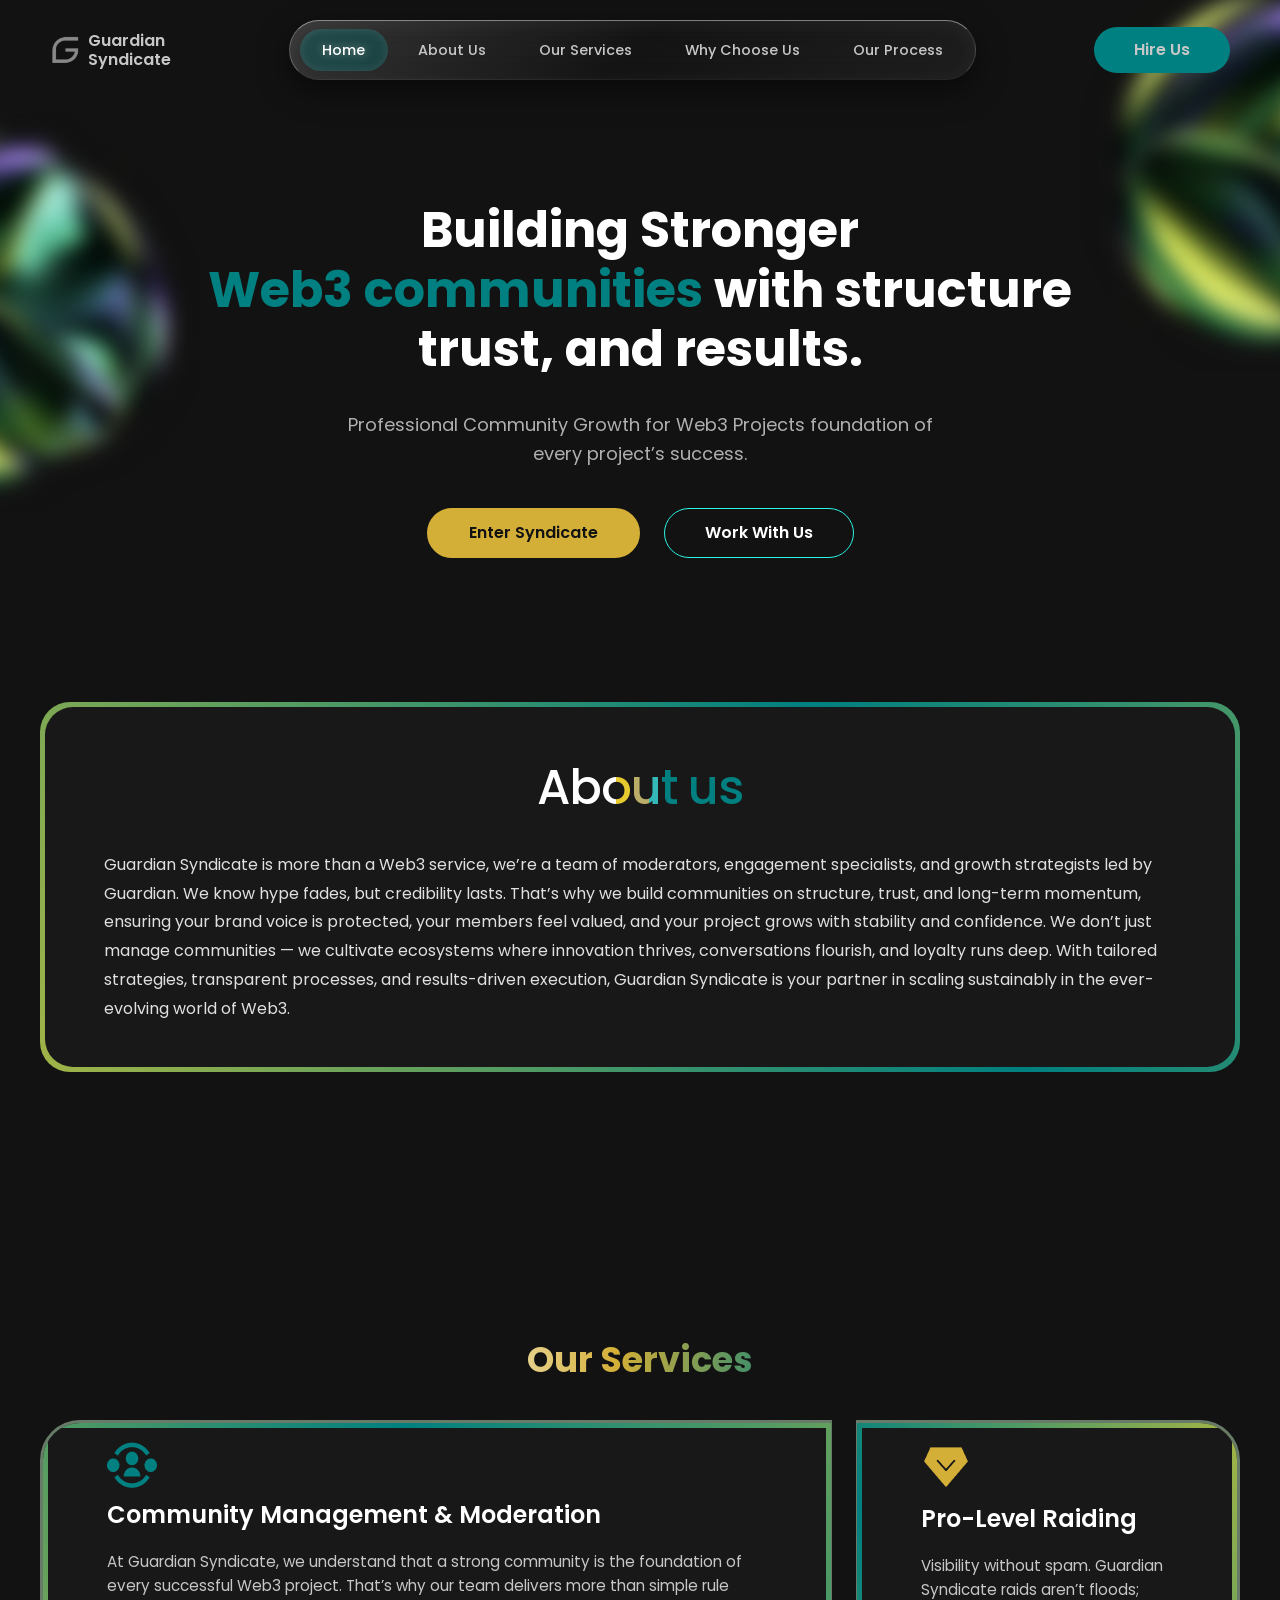
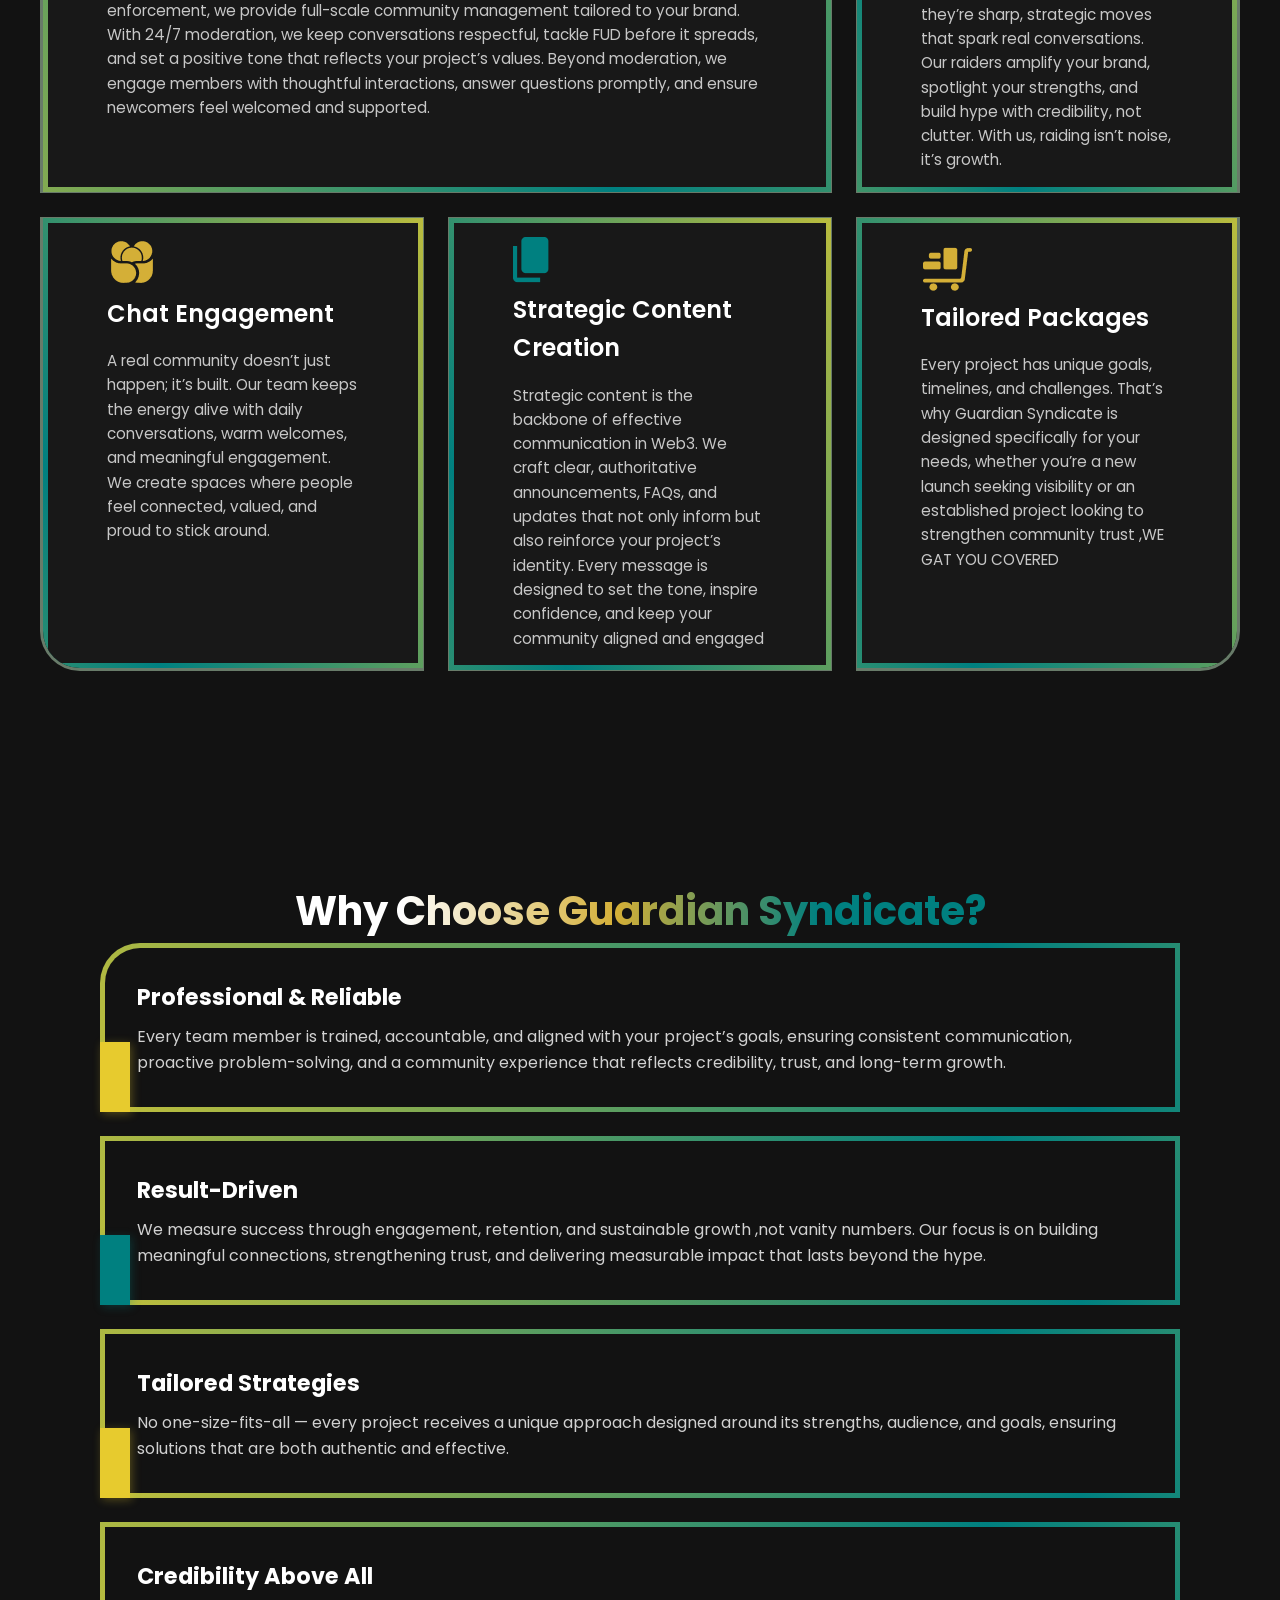
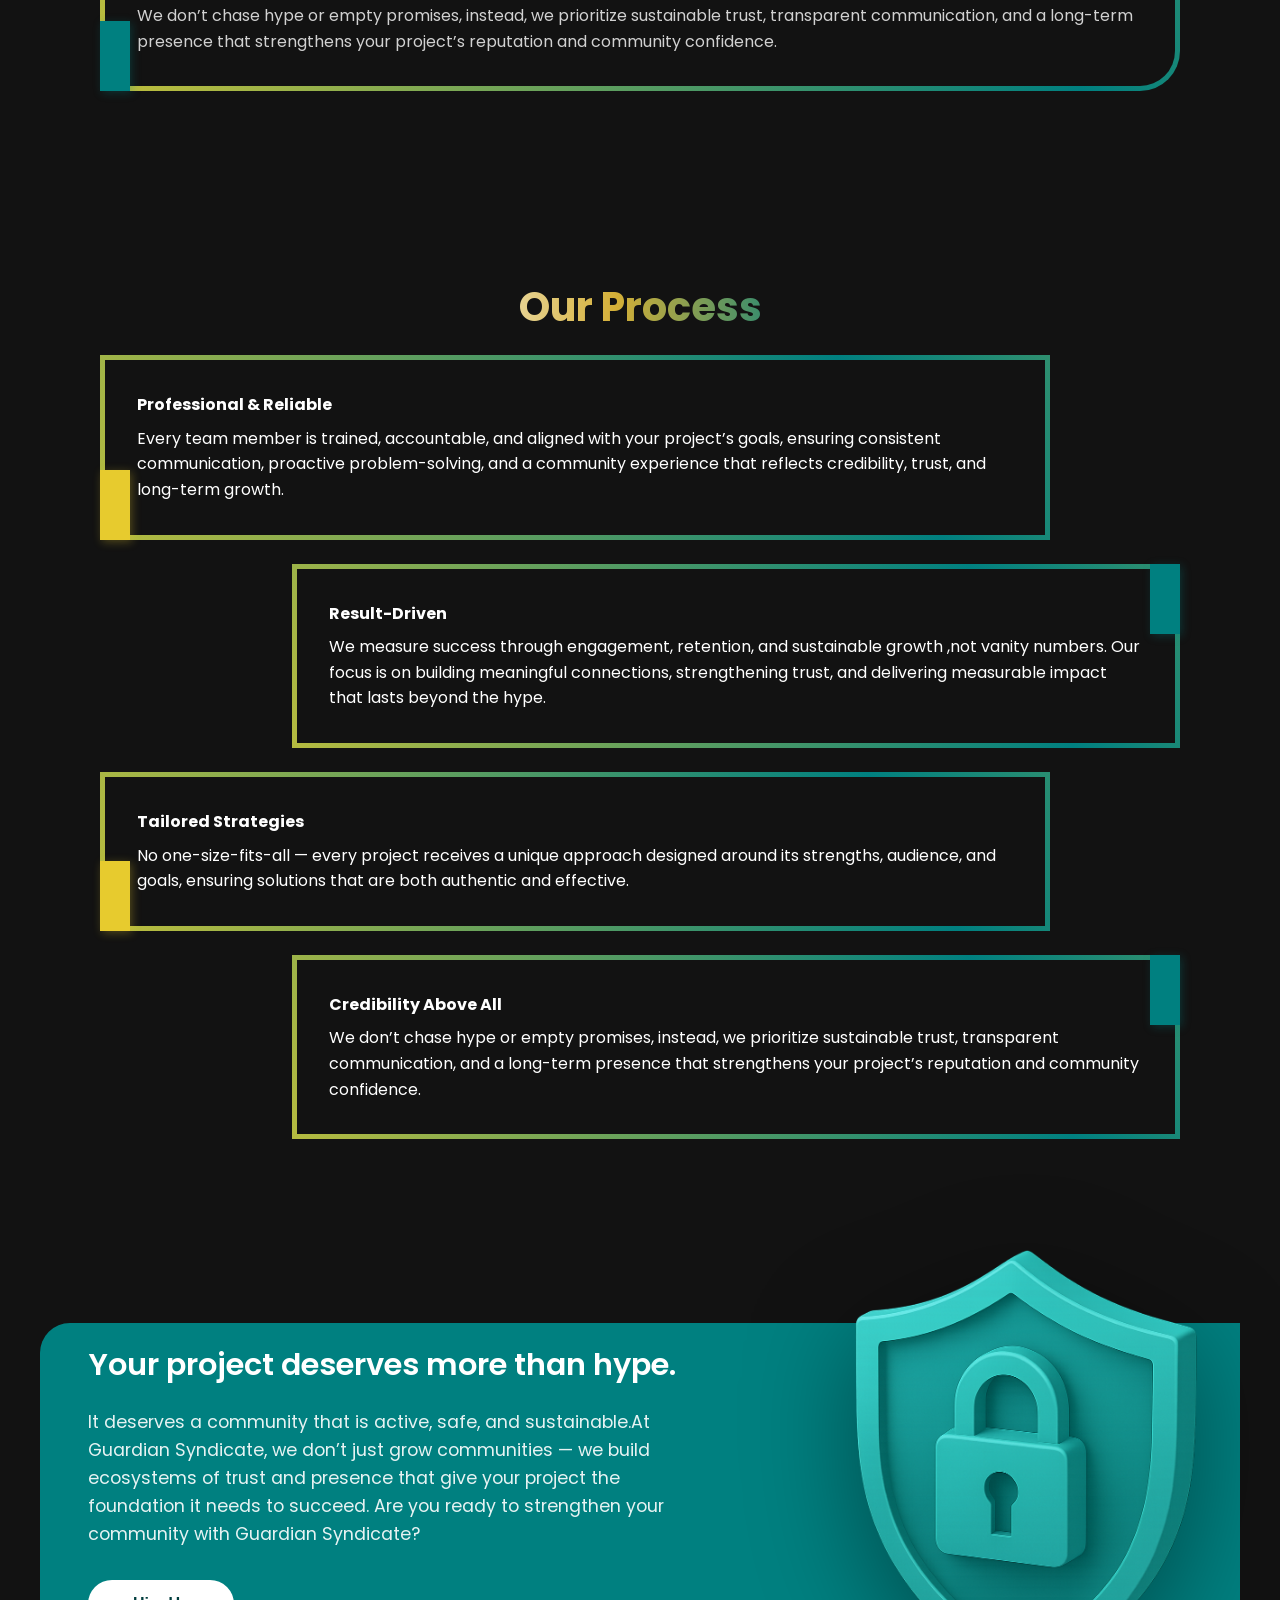
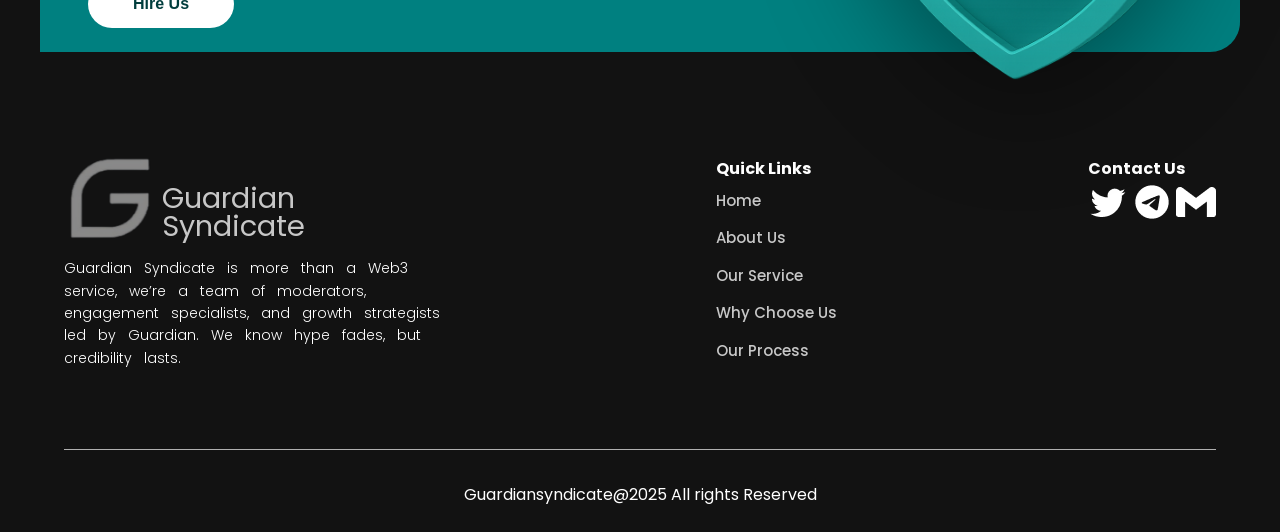
==== commit aa191dd2: "." ====
--- a/index.html
+++ b/index.html
@@ -4,6 +4,7 @@
     <meta charset="UTF-8">
     <meta name="viewport" content="width=device-width, initial-scale=1.0">
     <title>Guardian Syndicate - Your team of moderators</title>
+    <meta name="robots" content="noindex, nofollow">
     <meta name="description" content="Guardian Syndicate helps Web3 brands grow with trust, strategy, and sustainable communities—led by moderators, engagement experts, and strategists.">
     <meta property="og:title" content="Guardian Syndicate – Your team of moderators">
     <meta property="og:description" content="Guardian Syndicate helps Web3 brands grow with trust, strategy, and sustainable communities—led by moderators, engagement experts, and strategists.">
@@ -93,6 +94,12 @@
 </div>
 
 <section class="hero" id="home">
+    <div class="bg-blob blob-left">
+        <img src="./assets/blob.png" alt="right-blob" class="img-fluid">
+    </div>
+    <div class="bg-blob blob-right">
+        <img src="./assets/blob.png" alt="left-blob" class="img-fluid">
+    </div>
     <div class="main_hero">
         <h1 class="reveal flash">Building Stronger <span class="gradient-text">Web3 communities</span> with structure trust, and results.</h1>
         <p class="">Professional Community Growth for Web3 Projects foundation of every project’s success. </p>
@@ -121,7 +128,7 @@
     <h3 class="reveal flash">Our Services</h3>
     <div class="services_container">
         <div class="community_m service_card reveal fade-bottom">
-            <img src="/assets/user.png" alt="Community_management_moderation">
+            <img src="./assets/user.png" alt="Community_management_moderation">
             <h4>Community Management & Moderation</h4>
             <p>At Guardian Syndicate, we understand that a strong community is the foundation of every successful 
                 Web3 project. That’s why our team delivers more than simple rule enforcement, we provide full-scale
@@ -132,22 +139,22 @@
             </p>
         </div>
         <div class="pro-rading service_card reveal fade-bottom">
-            <img src="/assets/gem.png" alt="pro_level_raiding">
+            <img src="./assets/gem.png" alt="pro_level_raiding">
             <h4>Pro-Level Raiding</h4>
             <p class="">Visibility without spam. Guardian Syndicate raids aren’t floods; they’re sharp, strategic moves that spark real conversations. Our raiders amplify your brand, spotlight your strengths, and build hype with credibility, not clutter. With us, raiding isn’t noise, it’s growth.</p>
         </div>
         <div class="chat service_card reveal fade-bottom">
-            <img src="/assets/bud.png" alt="chat_engagement">
+            <img src="./assets/bud.png" alt="chat_engagement">
             <h4>Chat Engagement</h4>
             <p class="">A real community doesn’t just happen; it’s built. Our team keeps the energy alive with daily conversations, warm welcomes, and meaningful engagement. We create spaces where people feel connected, valued, and proud to stick around.</p>
         </div>
         <div class="copy service_card reveal fade-bottom">
-            <img src="/assets/copy.png" alt="strategic_content_creation">
+            <img src="./assets/copy.png" alt="strategic_content_creation">
             <h4>Strategic Content Creation</h4>
             <p class="">Strategic content is the backbone of effective communication in Web3. We craft clear, authoritative announcements, FAQs, and updates that not only inform but also reinforce your project’s identity. Every message is designed to set the tone, inspire confidence, and keep your community aligned and engaged</p>
         </div>
         <div class="cart service_card reveal fade-bottom">
-            <img src="/assets/cart.png" alt="tailored_packages">
+            <img src="./assets/cart.png" alt="tailored_packages">
             <h4>Tailored Packages</h4>
             <p class="">Every project has unique goals, timelines, and challenges. That’s why Guardian Syndicate is designed specifically for your needs, whether you’re a new launch seeking visibility or an established project looking to strengthen community trust ,WE GAT YOU COVERED</p>
         </div>
--- a/style.css
+++ b/style.css
@@ -1,5 +1,11 @@
 html {
     scroll-behavior: smooth;
+}
+
+html, body {
+    max-width: 100%;
+    overflow-x: hidden;
+    position: relative;
 }
 
 :root {
@@ -21,8 +27,6 @@
     font-style: normal;
     color: rgb(255, 255, 255);
     line-height: 1.6;
-    overflow-x: hidden;
-    position: relative;
     background: rgb(18, 18, 18);
     
 }
@@ -282,8 +286,6 @@
     font-size: 0.55rem;
     font-weight: 500;
     white-space: nowrap;
-    /* opacity: 0;
-    visibility: hidden; */
     transition: all 0.3s ease;
     pointer-events: none;
 }
@@ -294,6 +296,13 @@
     }
     .menu_button {
         display: block;
+    }
+}
+
+@media (max-width:600px) {
+    nav {
+        gap: 2rem;
+        padding: 20px 20px;
     }
 }
 
@@ -307,7 +316,56 @@
     justify-content: center;
     text-align: center;
     padding: 0 20px;
-    overflow: hidden;
+}
+
+.bg-blob {
+    position: absolute;
+    width: 800px;
+    height: 800px; 
+    z-index: 1;
+    pointer-events: none;
+    display: flex;
+    align-items: center;
+    justify-content: center;
+    transform-origin: center center;
+}
+
+.bg-blob img {
+    width: 50%;
+    height: 50%;
+    object-fit: cover;
+}
+
+.blob-left {
+    left: -400px;
+    top: -80%;
+    animation: spinClockwise 40s linear infinite;
+}
+
+.blob-right {
+    right: -400px;
+    top: -120%;
+    animation: spinCounterClockwise 50s linear infinite;
+}
+
+@keyframes spinClockwise {
+    0% { transform: rotate(0deg); }
+    100% { transform: rotate(360deg); }
+}
+
+@keyframes spinCounterClockwise {
+    0% { transform: rotate(0deg); }
+    100% { transform: rotate(-360deg); }
+}
+
+@media (max-width: 890px) {
+    .bg-blob {
+        width: 500px;
+        height: 500px;
+        opacity: 0.9;
+    }
+    .blob-left { left: -250px; top: -20%; }
+    .blob-right { right: -250px; top: -50%; }
 }
 
 .main_hero {
@@ -515,6 +573,9 @@
     .about_container h3 {
         font-size: 2.2rem;
     }
+    .about_container p {
+        font-size: 0.7rem;
+    }
 }
 
 /* SERVICES */
@@ -656,6 +717,14 @@
     .service_card {
         padding: 30px 20px;
     }
+
+    .service_card h4 {
+        font-size: 1.2rem;
+    }
+
+    .service_card p {
+        font-size: 0.7rem;
+    }
 }
 
 /* WHY CHOOSE US */
@@ -743,6 +812,22 @@
 @media (max-width: 1024px) {
     .why_container {
         margin: 0;
+    }
+}
+
+
+@media (max-width: 768px) {
+    #why-us h3 {
+        max-width: 500px;
+        font-size: 2rem;
+        margin-top: 3rem;
+        margin-bottom: 0.5rem;
+    }
+    .why_card h4 {
+        font-size: 1.2rem;
+    }
+    .why_card p {
+        font-size: 0.7rem;
     }
 }
 
@@ -805,6 +890,10 @@
     box-shadow: 2px 2px 10px rgba(0, 128, 128, 0.3);
 }
 
+.process_card h4 {
+    margin-bottom: 0.5rem;
+    }
+
 .process_card.rd , .process_card.ca {
     margin-left: 12rem;
 }
@@ -815,6 +904,15 @@
     }
     .process_card.rd , .process_card.ca {
         margin-left: 0;
+    }
+}
+
+@media (max-width: 768px) {
+    .process_card h4 {
+        font-size: 1.2rem;
+    }
+    .process_card p {
+        font-size: 0.7rem;
     }
 }
 
@@ -965,6 +1063,15 @@
     }
 }
 
+@media (max-width: 768px) {
+    .cta-content h3 {
+        font-size: 1.2rem;
+    }
+    .cta_content p {
+        font-size: 0.7rem;
+    }
+}
+
 /* FOOTER SECTION */
 
 #footer {
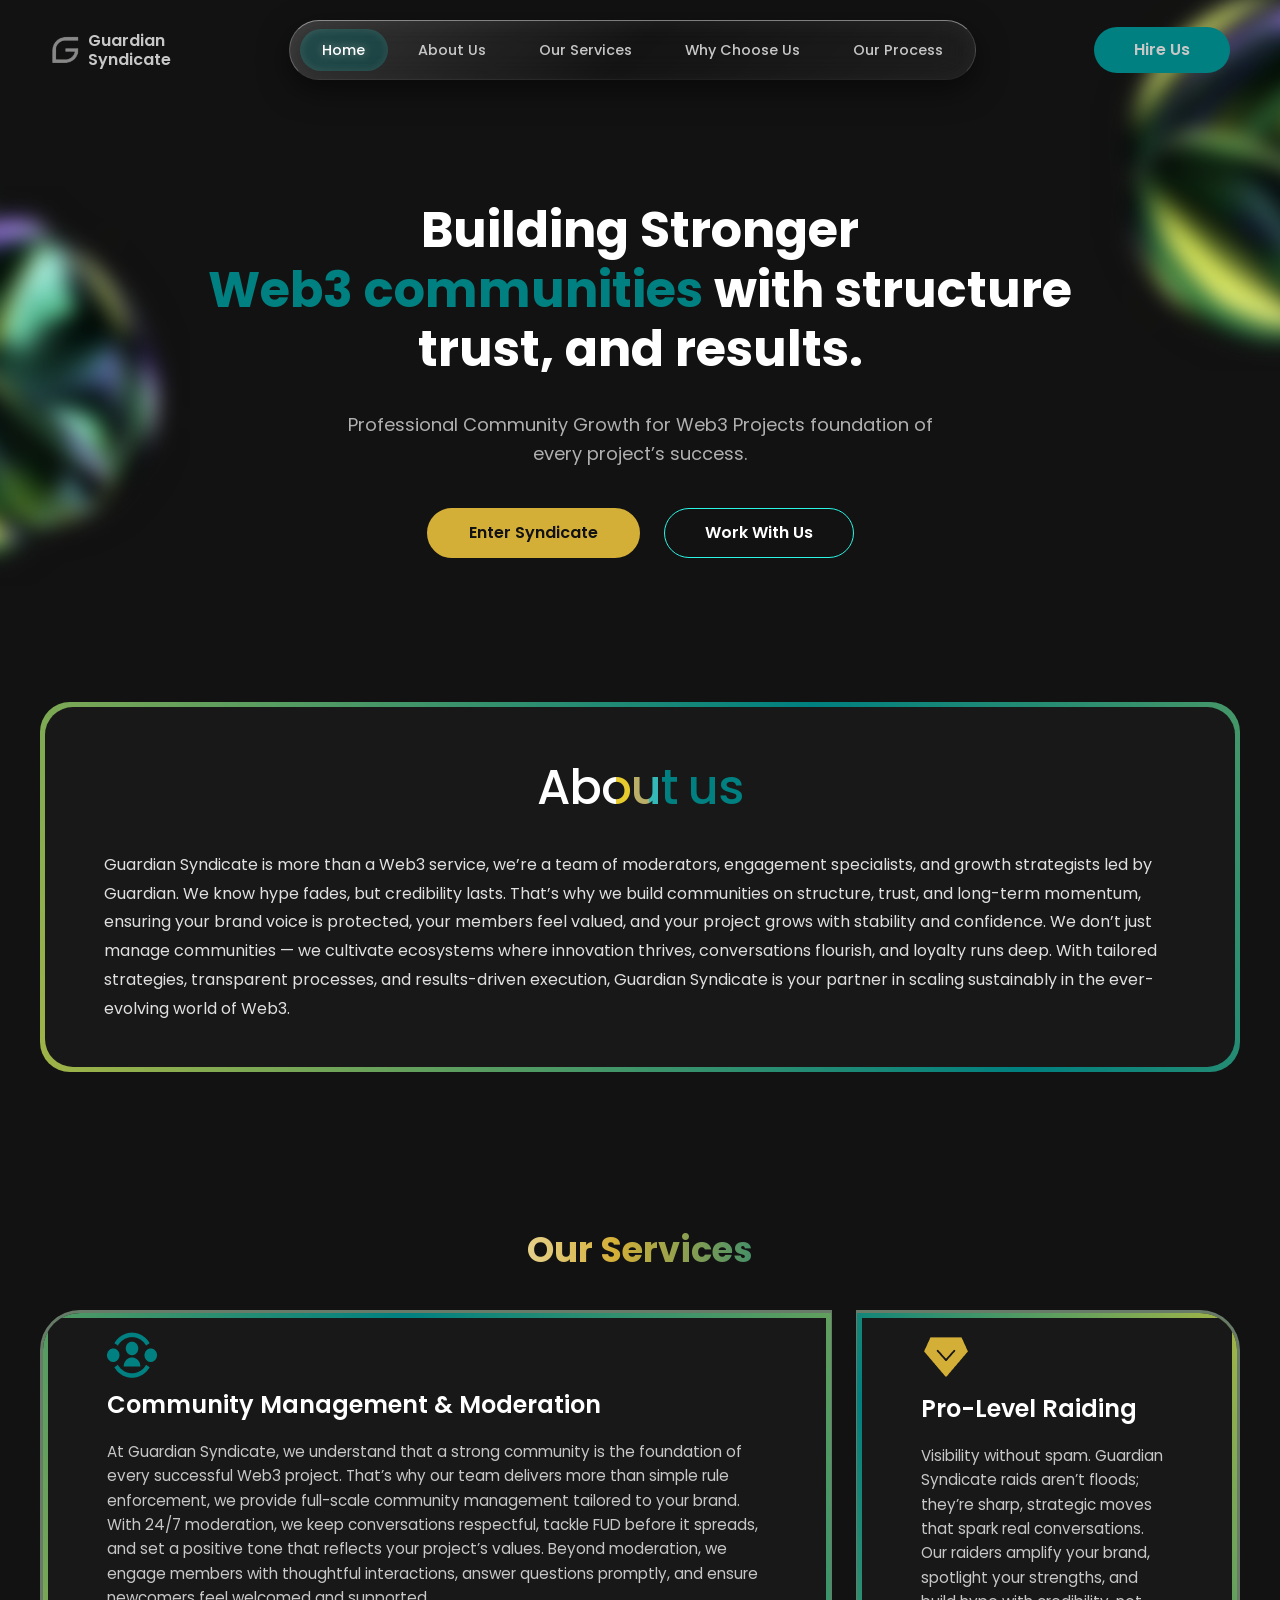
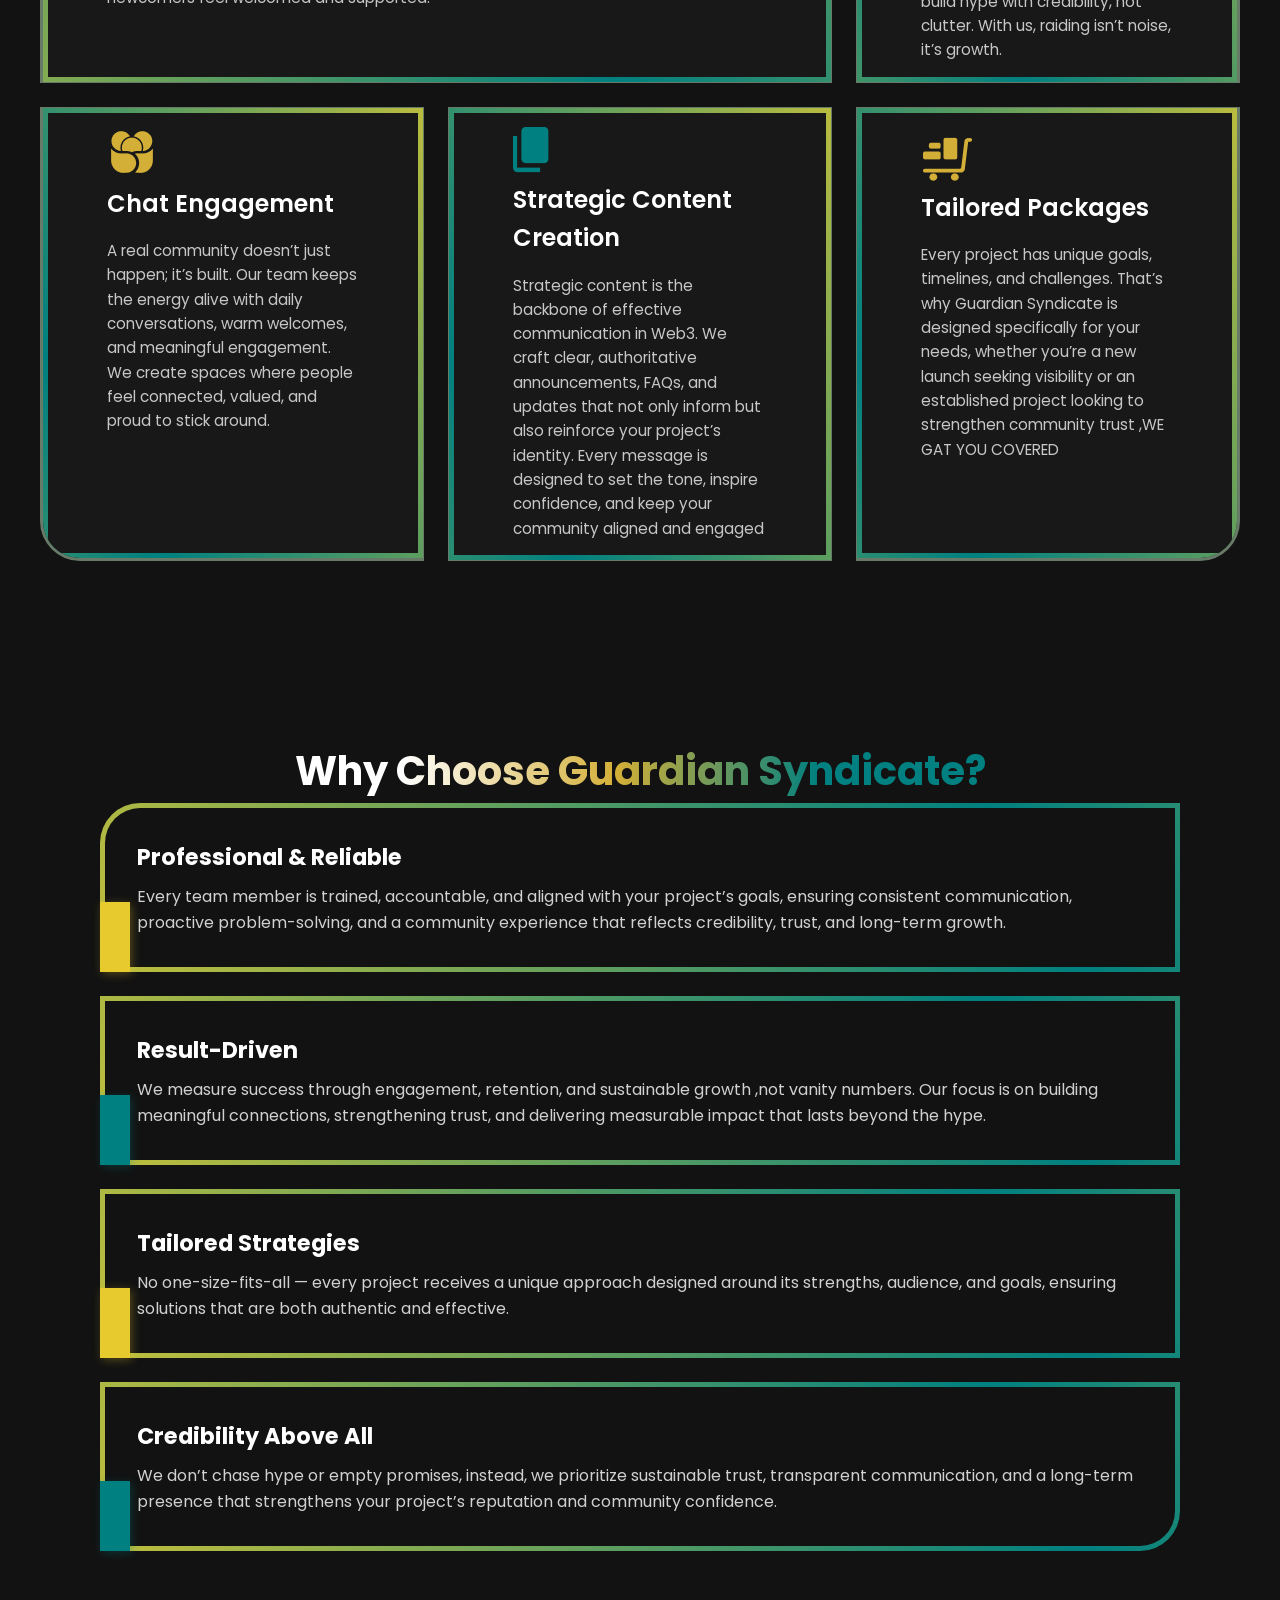
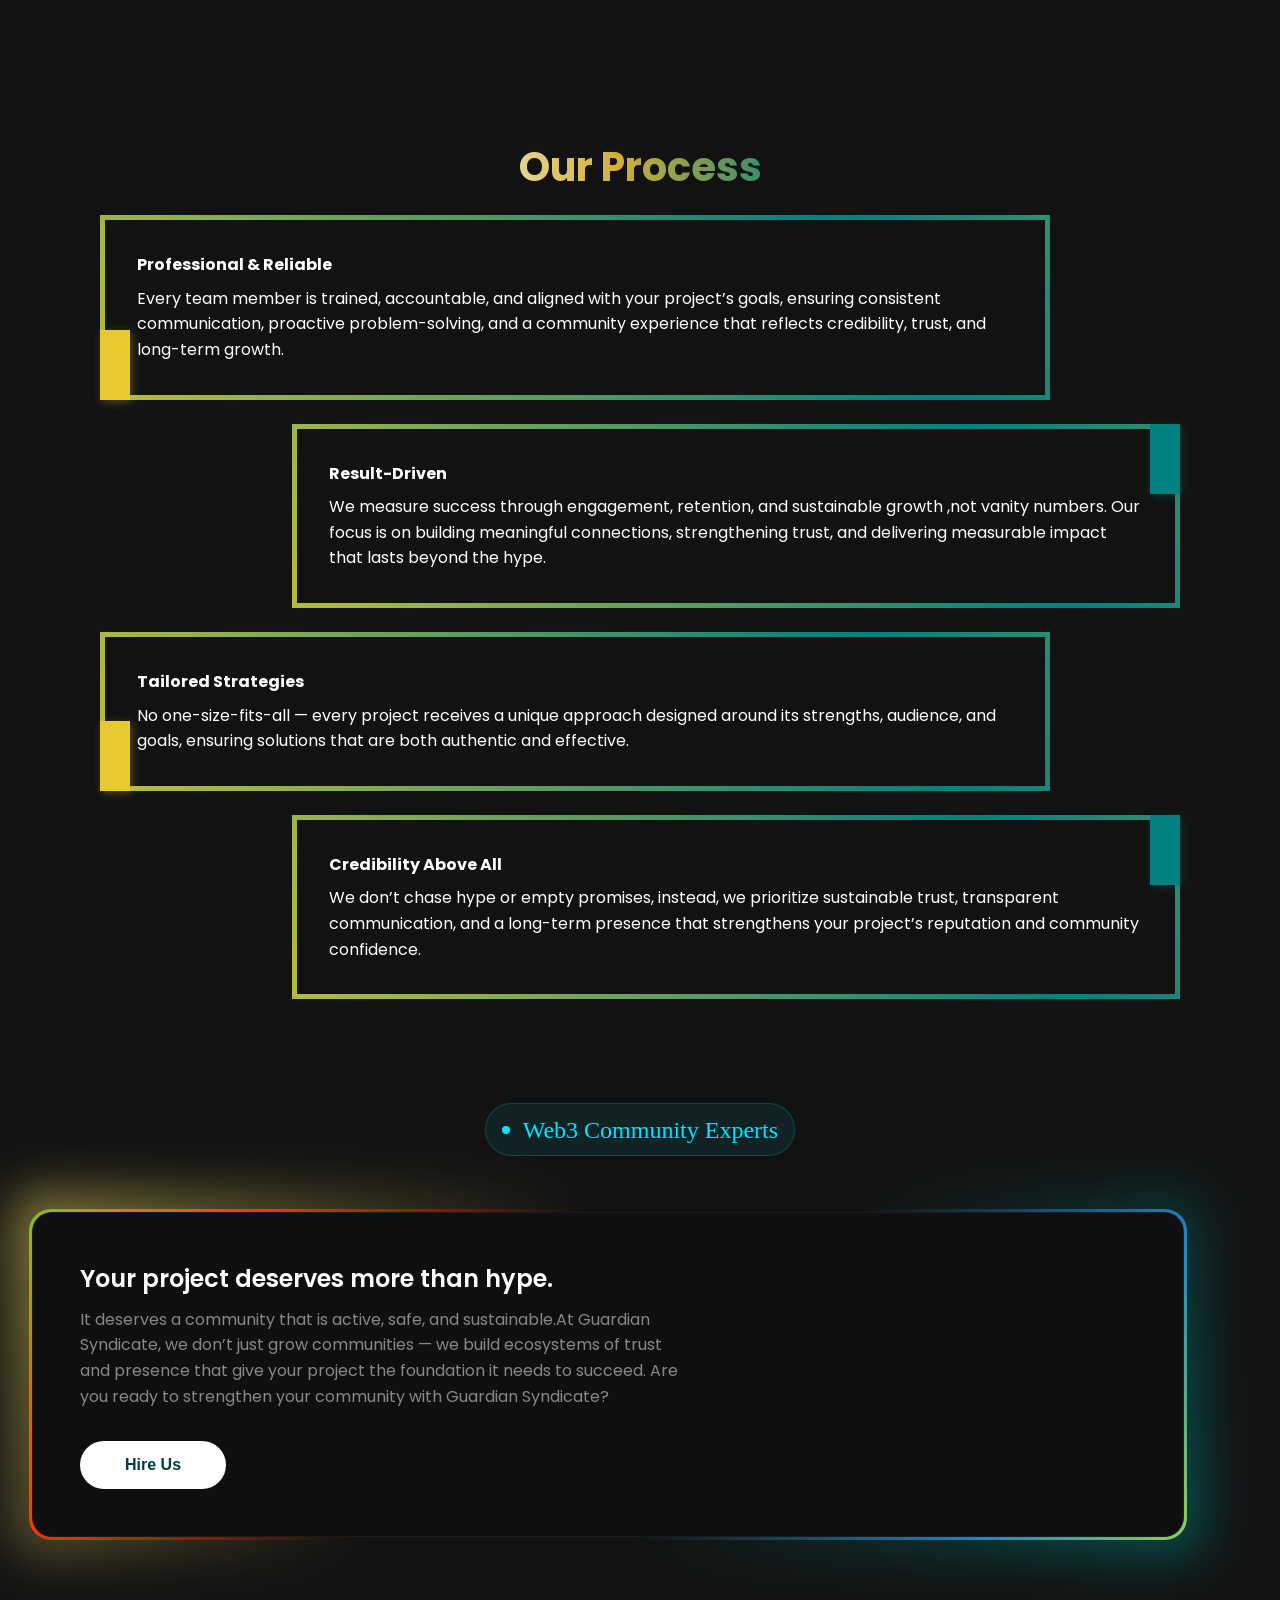
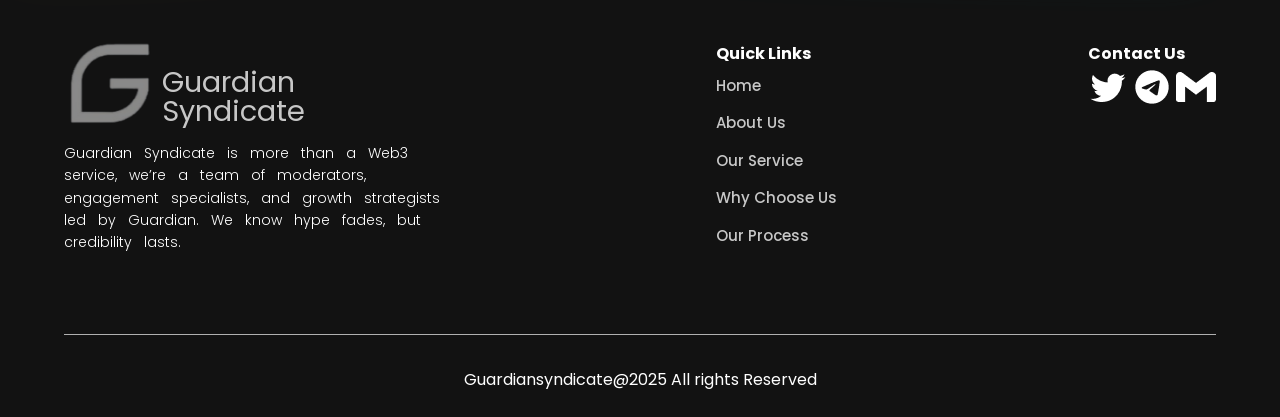
==== commit 37d722e9: "." ====
--- a/index.html
+++ b/index.html
@@ -94,10 +94,10 @@
 </div>
 
 <section class="hero" id="home">
-    <div class="bg-blob blob-left">
+    <div class="bg-blob blob-left reveal fade-left">
         <img src="./assets/blob.png" alt="right-blob" class="img-fluid">
     </div>
-    <div class="bg-blob blob-right">
+    <div class="bg-blob blob-right reveal fade-right">
         <img src="./assets/blob.png" alt="left-blob" class="img-fluid">
     </div>
     <div class="main_hero">
@@ -201,6 +201,25 @@
         <div class="process_card ca reveal fade-right">
             <h4>Credibility Above All</h4>
             <p>We don’t chase hype or empty promises, instead, we prioritize sustainable trust, transparent communication, and a long-term presence that strengthens your project’s reputation and community confidence.</p>
+        </div>
+    </div>
+</section>
+
+<section id="hero-cta">
+    <div class="hero-cta-badge" id="heroCtaBadge">
+        <span class="dot"></span>
+        <h3>Web3 Community Experts</h3>
+    </div>
+    <div class="huly-wrapper">
+        <div class="huly-card">
+            <h3>Your project deserves more than hype.</h3>
+            <p>It deserves a community that is active, safe, and sustainable.At Guardian Syndicate, we don’t just grow 
+                communities — we build ecosystems of trust and presence that give your project the foundation it needs 
+                to succeed. Are you ready to strengthen your community with Guardian Syndicate?
+            </p>
+            <a href="https://t.me/GuardiansO" target="_blank" rel="noopener">
+                <button class="cta_btn hire-btn">Hire Us</button>
+            </a>
         </div>
     </div>
 </section>
--- a/style.css
+++ b/style.css
@@ -1,3 +1,7 @@
+:root {
+    --color: #c7c7c7;
+}
+
 html {
     scroll-behavior: smooth;
 }
@@ -6,10 +10,6 @@
     max-width: 100%;
     overflow-x: hidden;
     position: relative;
-}
-
-:root {
-    --color: #c7c7c7;
 }
 
 
@@ -337,13 +337,13 @@
 }
 
 .blob-left {
-    left: -400px;
-    top: -80%;
+    left: -410px;
+    top: -60%;
     animation: spinClockwise 40s linear infinite;
 }
 
 .blob-right {
-    right: -400px;
+    right: -410px;
     top: -120%;
     animation: spinCounterClockwise 50s linear infinite;
 }
@@ -581,8 +581,7 @@
 /* SERVICES */
 
 #service {
-    margin-top: 5rem;
-    padding: 80px 20px;
+    padding: 50px 20px;
 }
 
 #service h3 {
@@ -916,12 +915,136 @@
     }
 }
 
+.hero-cta {
+    position: relative;
+}
+
+/* .hero-badge {
+    position: absolute;
+    display: inline-flex; align-items: center; gap: 0.5rem;
+    background: rgba(0,229,255,0.08);
+    border: 1px solid rgba(0,229,255,0.2);
+    padding: 0.4rem 1rem; border-radius: 100px;
+    font-size: 0.8rem; color: #00e5ff; font-weight: 500;
+    margin-bottom: 2rem;
+    opacity: 0; transform: translateY(20px);
+} */
+
+.hero-cta-badge {
+    display: flex;
+    align-items: center;
+    justify-content: center;
+    gap: 0.8rem;
+    background: rgba(0,229,255,0.08);
+    width: fit-content;
+    margin: 0 auto;
+    border: 1px solid rgba(0,229,255,0.2);
+    padding: 0.4rem 1rem; border-radius: 100px;
+    font-size: 0.8rem; color: #00e5ff;
+    margin-bottom: 3.5rem;
+}
+.hero-cta-badge .dot {
+    display: inline-block;
+    width: 8px; height: 8px; background: #00e5ff;
+    border-radius: 50%; animation: pulse-dot 1.5s infinite;
+}
+
+.hero-cta-badge h3 {
+    font-size: 1.5rem;
+    font-weight: 400;
+    font-family: Georgia, 'Times New Roman', Times, serif;
+}
+
+@keyframes pulse-dot {
+    0%,100%{opacity:1;transform:scale(1)}
+    50%{opacity:0.4;transform:scale(0.7)}
+}
+
+.huly-wrapper {
+    position: relative;
+    width: 90%;
+    border-radius: 20px;
+    z-index: 0;
+    margin-left: 2rem;
+    margin-right: 2rem;
+    display: flex;
+    justify-content: center;
+    align-items: center;
+}
+
+.huly-wrapper::before {
+    content: "";
+    position: absolute;
+    inset: -3px; /* Thickness of the sharp light line */
+    border-radius: 22px; /* Slightly larger than card */
+    z-index: -1;
+    
+    /* The Huly Gradient: Intense Orange to Deep Dark to Bright Blue */
+    background: linear-gradient(
+        125deg, 
+        #87c229 0%,    /* Hot Orange */
+        #ff3d00 15%, 
+        #111111 40%,   /* Pure dark in the middle */
+        #111111 60%, 
+        #1f86c2 85%,   /* Hot Blue */
+        #abee5ed2 100%
+    );
+}
+
+/* LAYER 2: The "Atmosphere" Glow (The blur behind) */
+.huly-wrapper::after {
+    content: "";
+    position: absolute;
+    inset: -20px; /* Extends far out */
+    border-radius: 24px;
+    z-index: -2; /* Behind the sharp line */
+    
+    /* Same gradient, but blurred heavily */
+    background: linear-gradient(
+        125deg, 
+        #dfcb5b 0%, 
+        rgba(0,0,0,0) 40%, 
+        rgba(0,0,0,0) 60%, 
+        #008080 100%
+    );
+    
+    /* This creates the "Light casting" effect */
+    filter: blur(25px); 
+    opacity: 0.6;
+}
+
+/* 3. THE CARD (The Mask) */
+.huly-card {
+    background: #0f0f11; /* Very dark, almost black */
+    width: 100%;
+    padding: 3rem;
+    border-radius: 20px;
+    color: #fff;
+    position: relative;
+    
+    /* Optional: A tiny inner border to separate card from light */
+    box-shadow: inset 0 0 0 1px rgba(255,255,255,0.05); 
+}
+
+/* Typography for the demo */
+.huly-card h3 {
+    font-size: 1.5rem;
+    margin-bottom: 0.5rem;
+    font-weight: 600;
+}
+.huly-card p {
+    color: #888;
+    margin-bottom: 2rem;
+    max-width: 600px;
+}
+
 /* CTA SECTION*/
 
 #cta {
     max-width: 1200px;
     margin: 0 auto;
     margin-top: 5rem;
+    display: none;
 }
 
 .cta_container {
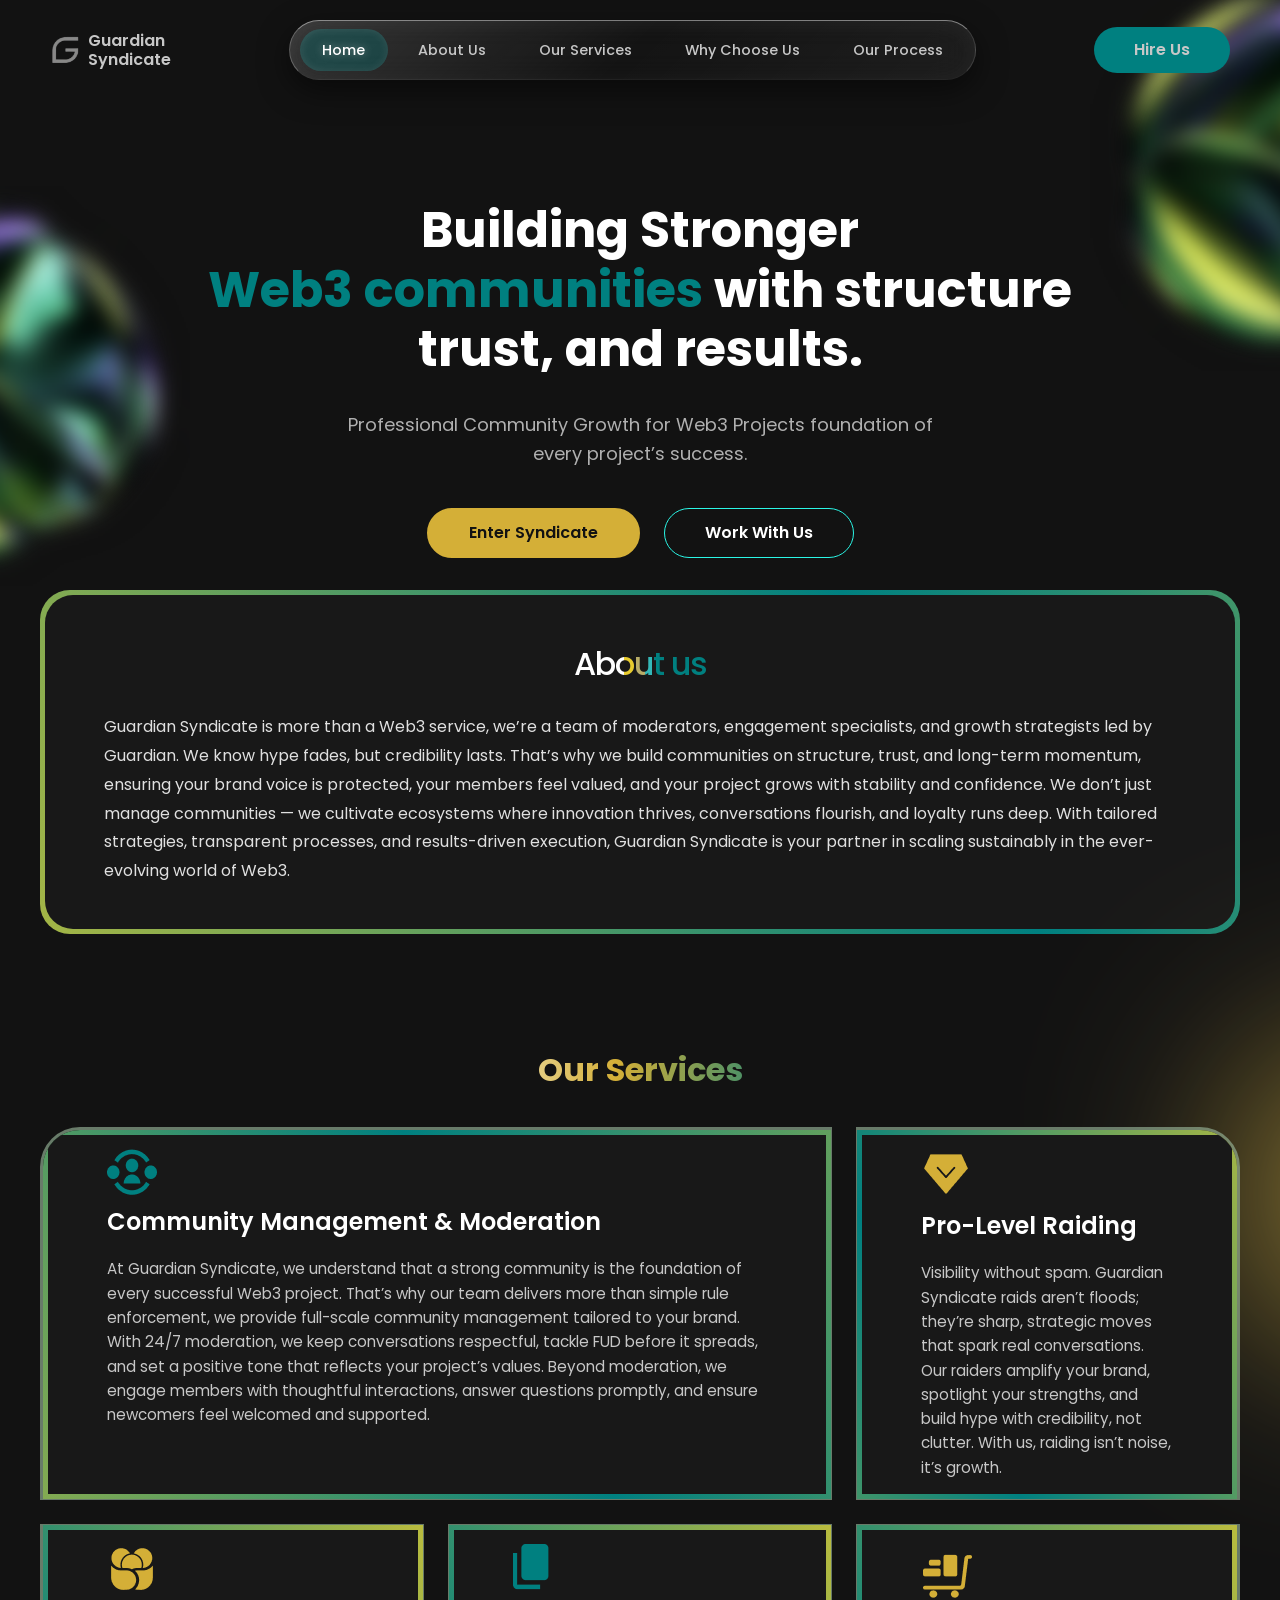
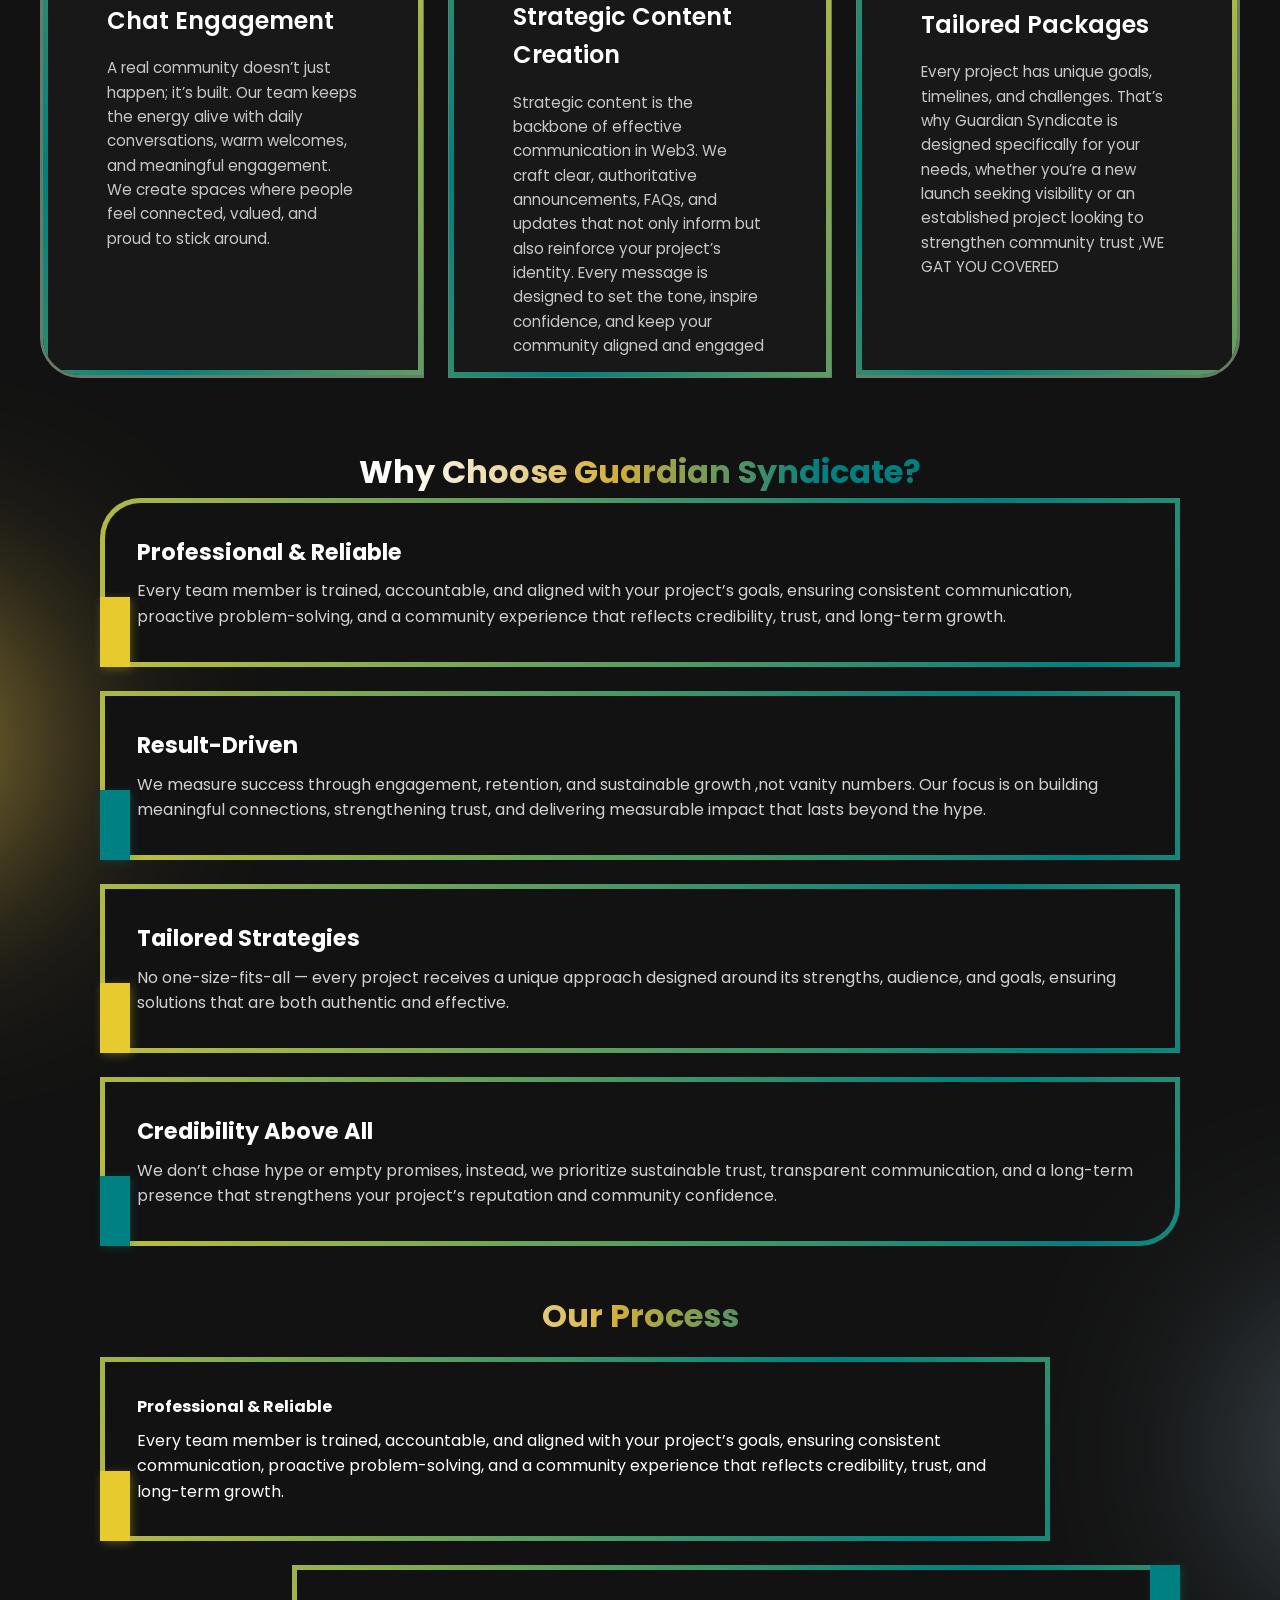
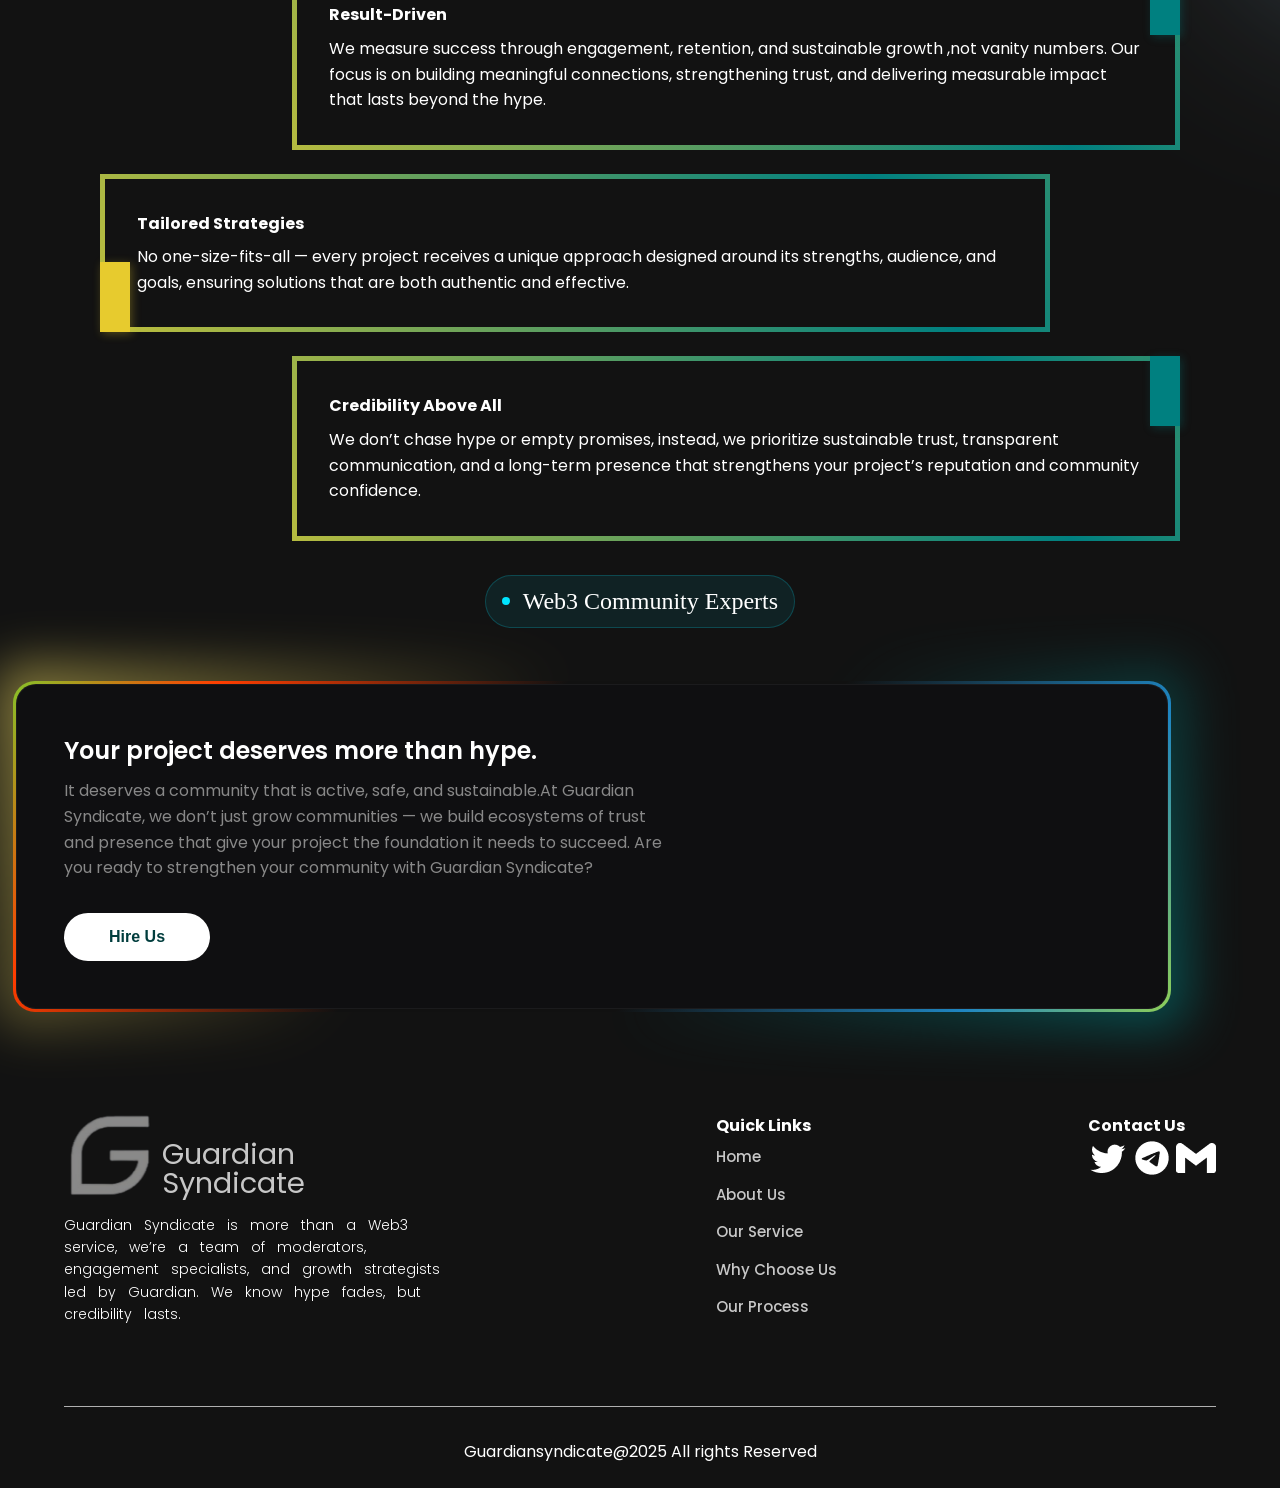
==== commit d2b14e9e: "." ====
--- a/index.html
+++ b/index.html
@@ -210,8 +210,8 @@
         <span class="dot"></span>
         <h3>Web3 Community Experts</h3>
     </div>
-    <div class="huly-wrapper">
-        <div class="huly-card">
+    <div class="cta-wrapper">
+        <div class="cta-card">
             <h3>Your project deserves more than hype.</h3>
             <p>It deserves a community that is active, safe, and sustainable.At Guardian Syndicate, we don’t just grow 
                 communities — we build ecosystems of trust and presence that give your project the foundation it needs 
@@ -220,24 +220,6 @@
             <a href="https://t.me/GuardiansO" target="_blank" rel="noopener">
                 <button class="cta_btn hire-btn">Hire Us</button>
             </a>
-        </div>
-    </div>
-</section>
-
-<section id="cta">
-    <div class="cta_container">
-        <div class="cta_content">
-            <h3>Your project deserves more than hype.</h3>
-            <p>It deserves a community that is active, safe, and sustainable.At Guardian Syndicate, we don’t just grow 
-                communities — we build ecosystems of trust and presence that give your project the foundation it needs 
-                to succeed. Are you ready to strengthen your community with Guardian Syndicate?
-            </p>
-            <a href="https://t.me/GuardiansO" target="_blank" rel="noopener">
-                <button class="cta_btn hire-btn">Hire Us</button>
-            </a>
-        </div>
-        <div class="cta_img reveal fade-right">
-            <img src="./assets/shield.png" alt="we_gat_you_covered" class="">
         </div>
     </div>
 </section>
--- a/style.css
+++ b/style.css
@@ -468,7 +468,7 @@
     display: flex;
     justify-content: center;
     padding: 100px 20px;
-    margin-top: 9rem;
+    margin-top: 2rem;
 }
 
 .about_container {
@@ -506,7 +506,7 @@
     position: absolute;
     inset: 5px; /* Creates the border thickness (3px) */
     background: #181818;
-    border-radius: 28px; /* Matches container radius */
+    border-radius: 28px;
     z-index: -1;
 }
 
@@ -523,7 +523,7 @@
 }
 
 .about_container h3 {
-    font-size: 3rem;
+    font-size: 2rem;
     font-weight: 500;
     margin-bottom: 1.5rem;
     color: #fff;
@@ -581,13 +581,30 @@
 /* SERVICES */
 
 #service {
-    padding: 50px 20px;
-}
+    padding: 10px 20px;
+}
+
+#service::before {
+    right: -20%;
+    background: rgb(212, 175, 55);
+}
+
+#service::before {
+    content: "";
+    position: absolute;
+    width: 300px;
+    height: 300px;
+    filter: blur(100px);
+    opacity: 0.7;
+    mix-blend-mode: screen;
+    border-radius: 50%;
+}
+
 
 #service h3 {
     text-align: center;
     color: transparent;
-    font-size: 2.2rem;
+    font-size: 2rem;
     margin-bottom: 2rem;
     background: linear-gradient(90deg, rgb(255, 255, 255) 30.77%, rgb(212, 175, 55) 48.08%, 
     rgb(0, 128, 128) 64.42%) text;
@@ -729,7 +746,43 @@
 /* WHY CHOOSE US */
 
 #why-us {
-    padding: 80px 20px;
+    padding: 10px 20px;
+}
+
+/* #why-us::before {
+    right: -30%;
+    bottom: -50%;
+    width: 350px;
+    height: 350px;
+    background: rgb(0, 128, 128);
+}
+
+#why-us::before {
+    content: "";
+    position: absolute;
+    filter: blur(100px);
+    opacity: 0.7;
+    mix-blend-mode: screen;
+    border-radius: 50%;
+} */
+
+#why-us::after {
+    left: -20%;
+    top: 50%;
+    transform: translateY(-50%);
+    z-index: -1;
+    background: rgb(212, 175, 55);
+}
+
+#why-us::after {
+    content: "";
+    position: absolute;
+    width: 300px;
+    height: 300px;
+    filter: blur(100px);
+    opacity: 0.7;
+    mix-blend-mode: screen;
+    border-radius: 50%;
 }
 
 #why-us h3 {
@@ -738,7 +791,7 @@
     background: linear-gradient(90deg, #FFFFFF 30.77%, #D4AF37 48.08%, #008080 64.42%);
     background-clip: text;
     -webkit-background-clip: text;
-    font-size: 40px;
+    font-size: 2rem;
     margin-top: 3rem;
 }
 
@@ -832,13 +885,32 @@
 
 /* OUR PROCESS */
 #our-process {
-    padding: 80px 20px;
+    padding: 10px 20px;
+    position: relative;
+}
+
+#our-process::before {
+    right: -20%;
+    top: 2%;
+    width: 300px;
+    height: 300px;
+    background: rgba(150, 191, 218, 0.5);
+    
+}
+
+#our-process::before {
+    content: "";
+    position: absolute;
+    filter: blur(100px);
+    opacity: 0.7;
+    mix-blend-mode: screen;
+    border-radius: 50%;
 }
 
 #our-process h3 {
     text-align: center;
     color: transparent;
-    font-size: 40px;
+    font-size: 2rem;
     background: linear-gradient(90deg, rgb(255, 255, 255) 30.77%, rgb(212, 175, 55) 48.08%, rgb(0, 128, 128) 64.42%) text;
 }
 
@@ -919,17 +991,6 @@
     position: relative;
 }
 
-/* .hero-badge {
-    position: absolute;
-    display: inline-flex; align-items: center; gap: 0.5rem;
-    background: rgba(0,229,255,0.08);
-    border: 1px solid rgba(0,229,255,0.2);
-    padding: 0.4rem 1rem; border-radius: 100px;
-    font-size: 0.8rem; color: #00e5ff; font-weight: 500;
-    margin-bottom: 2rem;
-    opacity: 0; transform: translateY(20px);
-} */
-
 .hero-cta-badge {
     display: flex;
     align-items: center;
@@ -940,7 +1001,7 @@
     margin: 0 auto;
     border: 1px solid rgba(0,229,255,0.2);
     padding: 0.4rem 1rem; border-radius: 100px;
-    font-size: 0.8rem; color: #00e5ff;
+    font-size: 0.8rem;
     margin-bottom: 3.5rem;
 }
 .hero-cta-badge .dot {
@@ -950,6 +1011,7 @@
 }
 
 .hero-cta-badge h3 {
+    color: #fff;
     font-size: 1.5rem;
     font-weight: 400;
     font-family: Georgia, 'Times New Roman', Times, serif;
@@ -960,124 +1022,75 @@
     50%{opacity:0.4;transform:scale(0.7)}
 }
 
-.huly-wrapper {
+.cta-wrapper {
     position: relative;
     width: 90%;
     border-radius: 20px;
     z-index: 0;
-    margin-left: 2rem;
-    margin-right: 2rem;
+    margin: 1rem;
     display: flex;
     justify-content: center;
     align-items: center;
 }
 
-.huly-wrapper::before {
+.cta-wrapper::before {
     content: "";
     position: absolute;
     inset: -3px; /* Thickness of the sharp light line */
-    border-radius: 22px; /* Slightly larger than card */
+    border-radius: 22px;
     z-index: -1;
-    
-    /* The Huly Gradient: Intense Orange to Deep Dark to Bright Blue */
     background: linear-gradient(
         125deg, 
-        #87c229 0%,    /* Hot Orange */
+        #87c229 0%,
         #ff3d00 15%, 
-        #111111 40%,   /* Pure dark in the middle */
+        #111111 40%,
         #111111 60%, 
-        #1f86c2 85%,   /* Hot Blue */
+        #1f86c2 85%,
         #abee5ed2 100%
     );
 }
 
-/* LAYER 2: The "Atmosphere" Glow (The blur behind) */
-.huly-wrapper::after {
+.cta-wrapper::after {
     content: "";
     position: absolute;
     inset: -20px; /* Extends far out */
     border-radius: 24px;
     z-index: -2; /* Behind the sharp line */
-    
-    /* Same gradient, but blurred heavily */
     background: linear-gradient(
         125deg, 
         #dfcb5b 0%, 
         rgba(0,0,0,0) 40%, 
         rgba(0,0,0,0) 60%, 
         #008080 100%
-    );
-    
+    );   
     /* This creates the "Light casting" effect */
     filter: blur(25px); 
     opacity: 0.6;
 }
 
 /* 3. THE CARD (The Mask) */
-.huly-card {
+.cta-card {
     background: #0f0f11; /* Very dark, almost black */
     width: 100%;
     padding: 3rem;
     border-radius: 20px;
     color: #fff;
     position: relative;
-    
-    /* Optional: A tiny inner border to separate card from light */
+    /* A tiny inner border to separate card from light */
     box-shadow: inset 0 0 0 1px rgba(255,255,255,0.05); 
 }
 
-/* Typography for the demo */
-.huly-card h3 {
+.cta-card h3 {
     font-size: 1.5rem;
     margin-bottom: 0.5rem;
     font-weight: 600;
 }
-.huly-card p {
+.cta-card p {
     color: #888;
     margin-bottom: 2rem;
     max-width: 600px;
 }
 
-/* CTA SECTION*/
-
-#cta {
-    max-width: 1200px;
-    margin: 0 auto;
-    margin-top: 5rem;
-    display: none;
-}
-
-.cta_container {
-    background-color: #008080;
-    padding: 1.5rem 3rem;
-    display: flex;
-    align-items: center;
-    justify-content: space-between;
-    position: relative;
-    border-top-left-radius: 30px;
-    border-bottom-right-radius: 30px;
-}
-
-.cta_content {
-    flex: 1;
-    max-width: 600px;
-    color: #fff;
-    z-index: 2;
-}
-
-.cta_content h3 {
-    font-size: 1.9rem;
-    font-weight: 600;
-    margin-bottom: 1.5rem;
-    line-height: 1.2;
-}
-
-.cta_content p {
-    font-size: 1.1rem;
-    line-height: 1.6;
-    margin-bottom: 2rem;
-    opacity: 0.9;
-}
 
 .cta_btn {
     position: relative; 
@@ -1120,77 +1133,11 @@
     box-shadow: 0 10px 20px rgba(0, 0, 0, 0.2);
 }
 
-.cta_img {
-    flex: 0.8; 
-    position: absolute;
-    right: 90px;
-    bottom: 10px;
-}
-
-.cta_img img {
-    width: 100%;
-    height: 350px;
-    max-width: 350px;
-    transform: scale(1.35) translateX(30px);
-    filter: drop-shadow(0 20px 40px rgba(0, 0, 0, 0.4));
-    z-index: 10;
-}
-
-@media (max-width: 1200px) {
-    .cta_container {
-        margin-left: 2rem;
-        margin-right: 2rem;
-    }
-
-    .cta_img {
-        right: 0px;
-        bottom: 50px;
-    }
-
-    .cta_img img{
-        width: 70%;
-        height: auto;
-    }
-
-    .cta_content {
-        max-width: 500px;
-    }
-}
-
-@media (max-width: 992px) {
-    .cta_container {
-        flex-direction: column;
-        text-align: center;
-        margin-left: 2rem;
-        margin-right: 2rem;
-    }
-    
-    .cta_img {
-        display: none;
-    }
-    
-    .cta_content {
-        max-width: 100%;
-        padding-right: 0;
-    }
-    
-    .cta_content h3 {
-        font-size: 1.5rem;
-    }
-
-    .cta_content p {
-        font-size: 1rem;
-        line-height: 1.5;
-        margin-bottom: 1.5rem;
-        opacity: 1;
-    }
-}
-
 @media (max-width: 768px) {
-    .cta-content h3 {
+    .cta-card h3 {
         font-size: 1.2rem;
     }
-    .cta_content p {
+    .cta-card p {
         font-size: 0.7rem;
     }
 }
